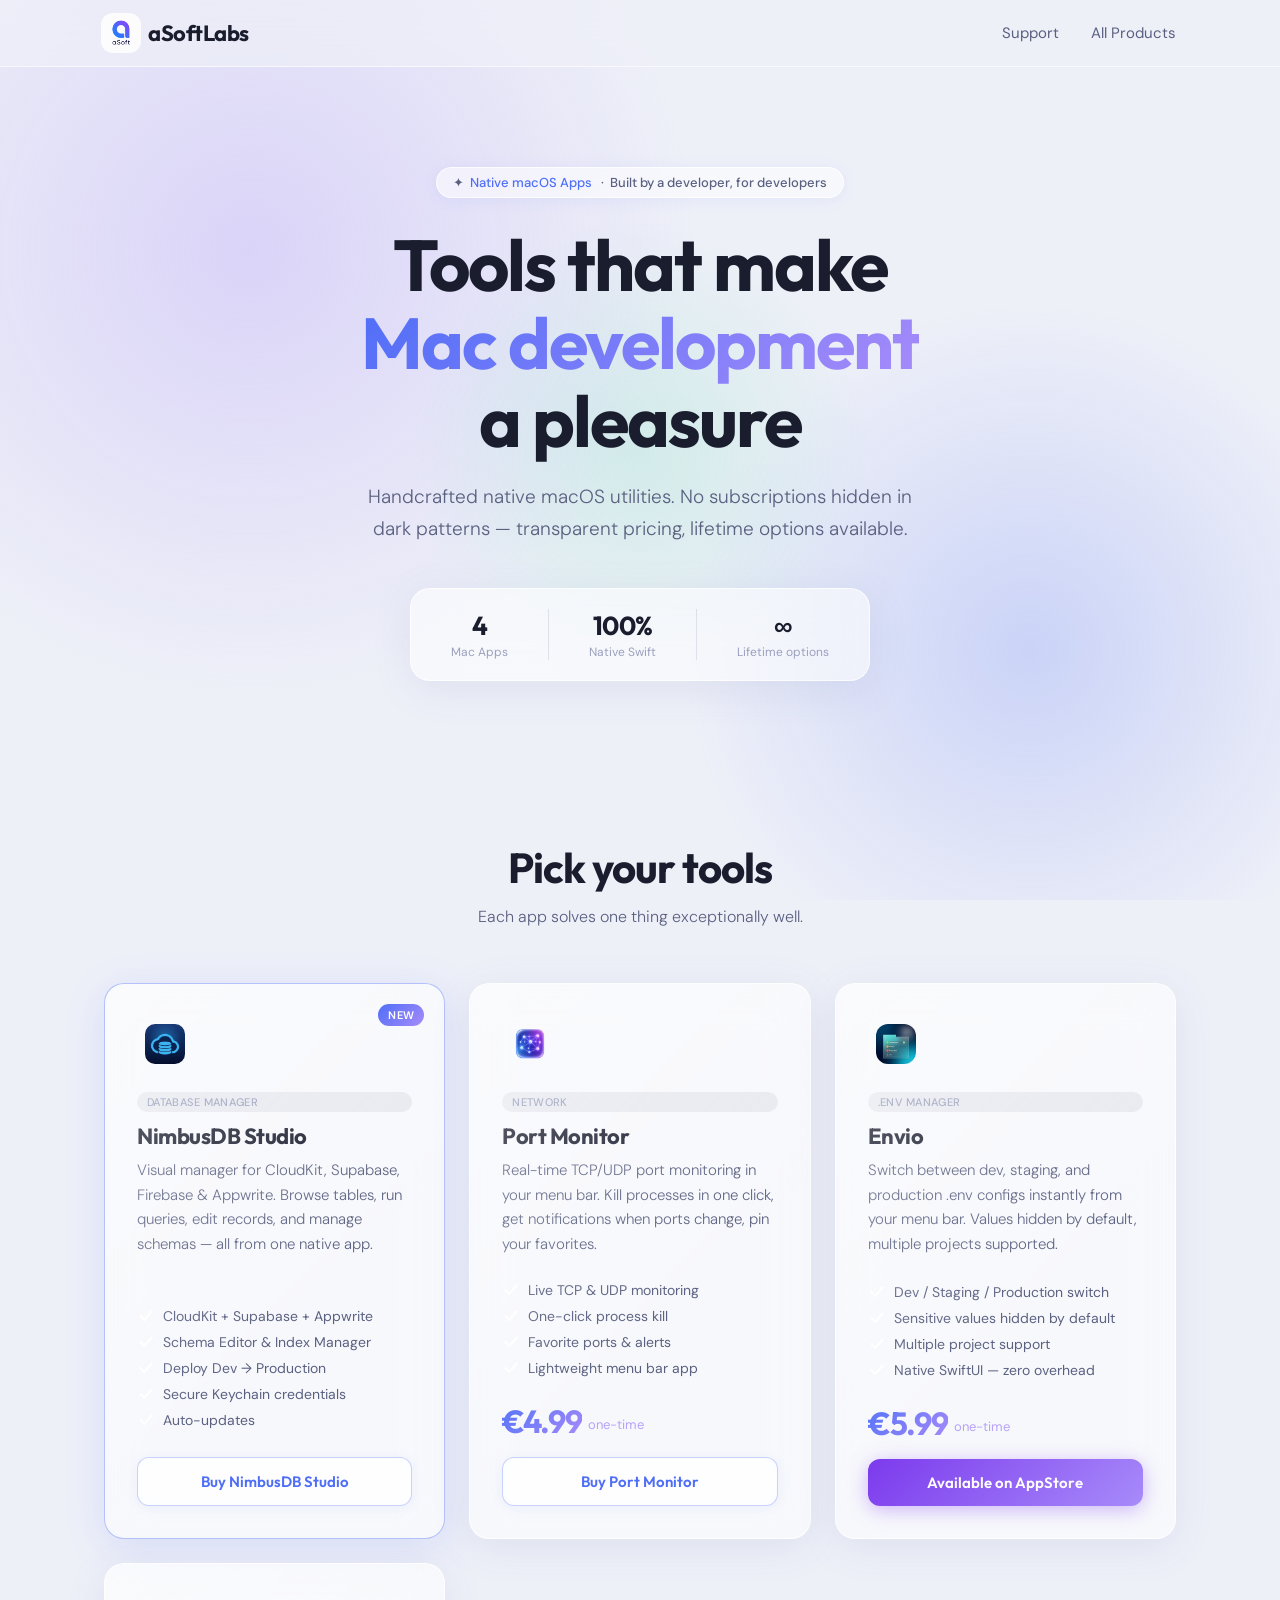
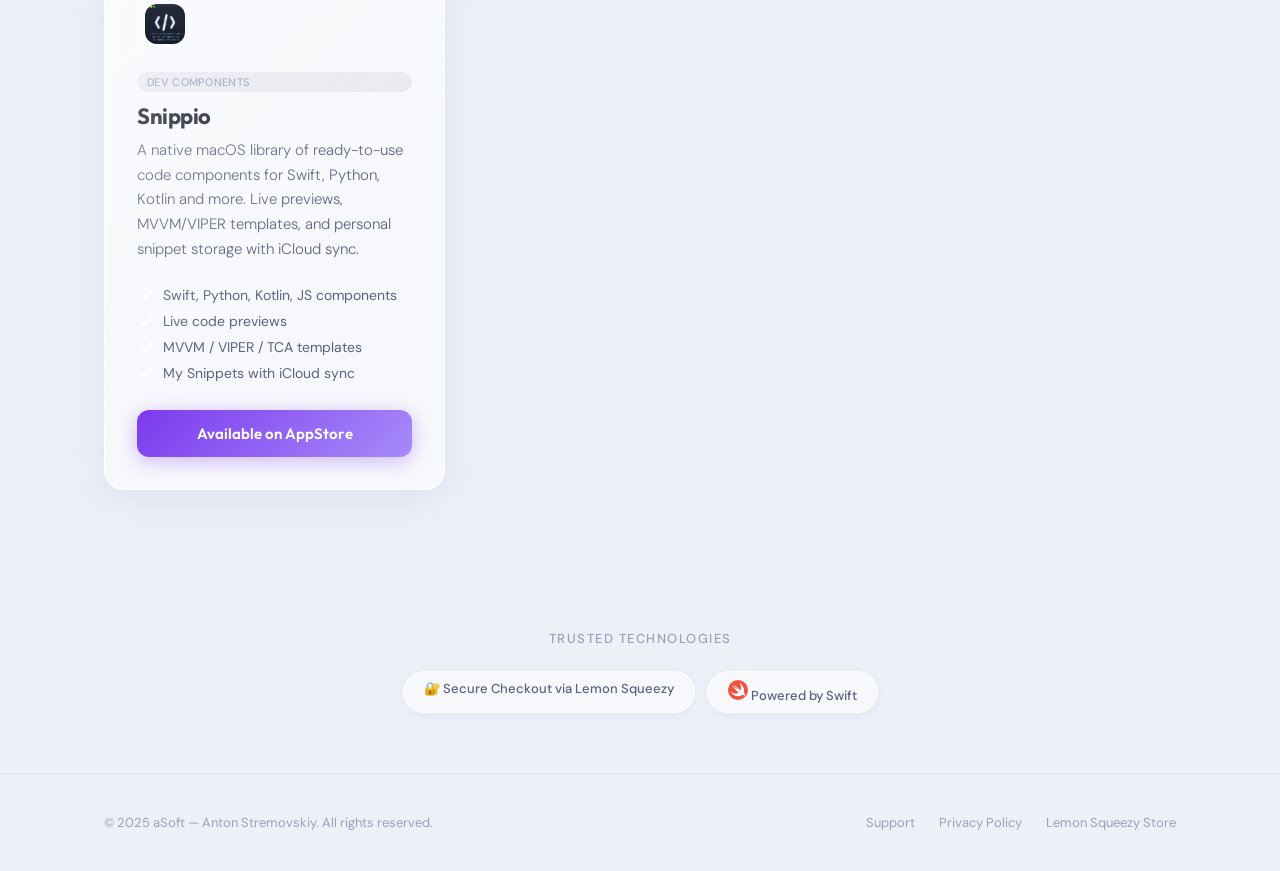
==== index.html @ ec408cc9 "Update index.html" ====
<!DOCTYPE html>
<html lang="en">
<head>
<meta charset="UTF-8">
<meta name="viewport" content="width=device-width, initial-scale=1.0">
<title>aSoft — iOS / Mac Apps</title>
<link rel="preconnect" href="https://fonts.googleapis.com">
<link rel="preconnect" href="https://fonts.gstatic.com" crossorigin>
<link href="https://fonts.googleapis.com/css2?family=Outfit:wght@300;400;500;600;700&family=DM+Sans:ital,opsz,wght@0,9..40,300;0,9..40,400;0,9..40,500;1,9..40,300&display=swap" rel="stylesheet">
<script src="https://app.lemonsqueezy.com/js/lemon.js" defer></script>
<style>
  *, *::before, *::after { margin: 0; padding: 0; box-sizing: border-box; }

  :root {
    --glass-bg: rgba(255,255,255,0.55);
    --glass-border: rgba(255,255,255,0.75);
    --glass-shadow: 0 8px 40px rgba(80,100,160,0.10);
    --glass-blur: blur(22px);
    --accent: #4F6EF7;
    --accent2: #A78BFA;
    --accent3: #34D399;
    --text-primary: #1a1d2e;
    --text-secondary: #5a6080;
    --text-muted: #9aa0bc;
    --bg-main: #eef0f8;
    --card-hover-shadow: 0 16px 60px rgba(79,110,247,0.15);
    --radius: 20px;
    --radius-sm: 12px;
  }

  html { scroll-behavior: smooth; }

  body {
    font-family: 'DM Sans', system-ui, sans-serif;
    background: var(--bg-main);
    color: var(--text-primary);
    min-height: 100vh;
    overflow-x: hidden;
  }

  /* ─── BACKGROUND MESH ─── */
  .bg-mesh {
    position: fixed;
    inset: 0;
    z-index: 0;
    overflow: hidden;
    pointer-events: none;
  }
  .bg-mesh::before {
    content: '';
    position: absolute;
    width: 900px; height: 900px;
    top: -200px; left: -200px;
    background: radial-gradient(ellipse at center, rgba(167,139,250,0.28) 0%, transparent 70%);
    animation: floatA 18s ease-in-out infinite;
  }
  .bg-mesh::after {
    content: '';
    position: absolute;
    width: 700px; height: 700px;
    bottom: -100px; right: -100px;
    background: radial-gradient(ellipse at center, rgba(79,110,247,0.22) 0%, transparent 70%);
    animation: floatB 22s ease-in-out infinite;
  }
  .bg-blob3 {
    position: absolute;
    width: 500px; height: 500px;
    top: 50%; left: 50%;
    transform: translate(-50%, -50%);
    background: radial-gradient(ellipse at center, rgba(52,211,153,0.15) 0%, transparent 65%);
    animation: floatC 16s ease-in-out infinite;
  }
 .btn-buy.appstore {
  background: linear-gradient(135deg, #7c3aed, #a78bfa);
  color: #fff;
  box-shadow: 0 4px 20px rgba(124,58,237,0.35);
 }
.btn-buy.appstore:hover {
  transform: translateY(-2px);
  box-shadow: 0 8px 30px rgba(124,58,237,0.45);
  filter: brightness(1.08);
 }

  @keyframes floatA { 0%,100%{transform:translate(0,0) scale(1)} 50%{transform:translate(60px,40px) scale(1.05)} }
  @keyframes floatB { 0%,100%{transform:translate(0,0)} 50%{transform:translate(-40px,60px) scale(1.08)} }
  @keyframes floatC { 0%,100%{transform:translate(-50%,-50%) scale(1)} 50%{transform:translate(-47%,-53%) scale(1.1)} }

  /* ─── LAYOUT ─── */
  .wrap { position: relative; z-index: 1; max-width: 1120px; margin: 0 auto; padding: 0 24px; }

  /* ─── NAV ─── */
  nav {
    position: sticky; top: 0; z-index: 100;
    padding: 16px 0;
    background: rgba(238,240,248,0.7);
    backdrop-filter: blur(20px);
    -webkit-backdrop-filter: blur(20px);
    border-bottom: 1px solid rgba(255,255,255,0.6);
  }
  .nav-inner {
    display: flex; align-items: center; justify-content: space-between;
    max-width: 1120px; margin: 0 auto; padding: 0 24px;
  }
  .logo {
    font-family: 'Outfit', sans-serif;
    font-size: 22px; font-weight: 700;
    color: var(--text-primary);
    letter-spacing: -0.5px;
    text-decoration: none;
    display: flex; align-items: center; gap: 10px;
  }
  .logo-icon {
    width: 34px; height: 34px; border-radius: 10px;
    background: linear-gradient(135deg, var(--accent), var(--accent2));
    display: flex; align-items: center; justify-content: center;
    font-size: 16px; color: #fff;
  }
  .nav-links { display: flex; align-items: center; gap: 32px; }
  .nav-links a {
    text-decoration: none; color: var(--text-secondary);
    font-size: 15px; font-weight: 400;
    transition: color 0.2s;
  }
  .nav-links a:hover { color: var(--accent); }

  /* ─── HERO ─── */
  .hero {
    padding: 100px 0 80px;
    text-align: center;
  }
  .hero-badge {
    display: inline-flex; align-items: center; gap: 6px;
    background: var(--glass-bg);
    backdrop-filter: var(--glass-blur);
    -webkit-backdrop-filter: var(--glass-blur);
    border: 1px solid var(--glass-border);
    border-radius: 100px;
    padding: 6px 16px;
    font-size: 13px; font-weight: 500;
    color: var(--text-secondary);
    margin-bottom: 28px;
    box-shadow: 0 2px 16px rgba(79,110,247,0.08);
  }
  .hero-badge span { color: var(--accent); }
  .hero h1 {
    font-family: 'Outfit', sans-serif;
    font-size: clamp(40px, 6vw, 72px);
    font-weight: 700;
    line-height: 1.08;
    letter-spacing: -2px;
    color: var(--text-primary);
    margin-bottom: 22px;
  }
  .hero h1 em {
    font-style: normal;
    background: linear-gradient(135deg, var(--accent), var(--accent2));
    -webkit-background-clip: text;
    -webkit-text-fill-color: transparent;
    background-clip: text;
  }
  .hero p {
    font-size: 19px; font-weight: 300;
    color: var(--text-secondary);
    line-height: 1.65;
    max-width: 560px;
    margin: 0 auto 44px;
  }
  .hero-stats {
    display: inline-flex; gap: 40px;
    background: var(--glass-bg);
    backdrop-filter: var(--glass-blur);
    -webkit-backdrop-filter: var(--glass-blur);
    border: 1px solid var(--glass-border);
    border-radius: var(--radius);
    padding: 20px 40px;
    box-shadow: var(--glass-shadow);
  }
  .stat { text-align: center; }
  .stat-num {
    font-family: 'Outfit', sans-serif;
    font-size: 26px; font-weight: 700;
    color: var(--text-primary);
    letter-spacing: -0.5px;
  }
  .stat-label {
    font-size: 12px; font-weight: 400;
    color: var(--text-muted);
    margin-top: 2px;
  }
  .stat-sep {
    width: 1px;
    background: rgba(90,96,128,0.15);
    align-self: stretch;
  }

  /* ─── SECTION TITLE ─── */
  .section-head { text-align: center; margin-bottom: 56px; }
  .section-head h2 {
    font-family: 'Outfit', sans-serif;
    font-size: clamp(28px, 4vw, 42px);
    font-weight: 700;
    letter-spacing: -1px;
    color: var(--text-primary);
    margin-bottom: 12px;
  }
  .section-head p {
    font-size: 16px; color: var(--text-secondary);
    font-weight: 300;
  }

  /* ─── PRODUCTS GRID ─── */
  .products { padding: 80px 0; }
  .products-grid {
    display: grid;
    grid-template-columns: repeat(auto-fit, minmax(320px, 1fr));
    gap: 24px;
  }

  /* ─── PRODUCT CARD ─── */
  .card {
    background: var(--glass-bg);
    backdrop-filter: var(--glass-blur);
    -webkit-backdrop-filter: var(--glass-blur);
    border: 1px solid var(--glass-border);
    border-radius: var(--radius);
    padding: 32px;
    box-shadow: var(--glass-shadow);
    transition: transform 0.3s ease, box-shadow 0.3s ease;
    display: flex; flex-direction: column;
    position: relative;
    overflow: hidden;
  }
  .card::before {
    content: '';
    position: absolute;
    inset: 0;
    background: linear-gradient(135deg, rgba(255,255,255,0.35) 0%, rgba(255,255,255,0) 60%);
    pointer-events: none;
    border-radius: var(--radius);
  }
  .card:hover {
    transform: translateY(-6px);
    box-shadow: var(--card-hover-shadow);
    border-color: rgba(255,255,255,0.9);
  }
  .card.featured {
    border-color: rgba(79,110,247,0.4);
    box-shadow: 0 8px 40px rgba(79,110,247,0.15);
  }
  .featured-badge {
    position: absolute; top: 20px; right: 20px;
    background: linear-gradient(135deg, var(--accent), var(--accent2));
    color: #fff;
    font-size: 11px; font-weight: 600;
    padding: 4px 10px;
    border-radius: 100px;
    letter-spacing: 0.3px;
    text-transform: uppercase;
  }

  .card-icon {
    width: 56px; height: 56px;
    border-radius: 16px;
    display: flex; align-items: center; justify-content: center;
    font-size: 28px;
    margin-bottom: 20px;
    position: relative;
    flex-shrink: 0;
  }
  .card-icon.blue { background: linear-gradient(135deg, #dbeafe, #bfdbfe); }
  .card-icon.purple { background: linear-gradient(135deg, #ede9fe, #ddd6fe); }
  .card-icon.green { background: linear-gradient(135deg, #d1fae5, #a7f3d0); }

  .card-tag {
    display: inline-block;
    font-size: 11px; font-weight: 500;
    color: var(--text-muted);
    background: rgba(90,96,128,0.1);
    border-radius: 100px;
    padding: 3px 10px;
    margin-bottom: 10px;
    letter-spacing: 0.3px;
    text-transform: uppercase;
  }
  .card h3 {
    font-family: 'Outfit', sans-serif;
    font-size: 22px; font-weight: 700;
    color: var(--text-primary);
    letter-spacing: -0.5px;
    margin-bottom: 8px;
  }
  .card-desc {
    font-size: 15px; font-weight: 300;
    color: var(--text-secondary);
    line-height: 1.65;
    flex: 1;
    margin-bottom: 24px;
  }

  /* features list */
  .features {
    list-style: none;
    margin-bottom: 28px;
    display: flex; flex-direction: column; gap: 8px;
  }
  .features li {
    font-size: 14px; color: var(--text-secondary);
    display: flex; align-items: center; gap: 8px;
  }
  .features li::before {
    content: '';
    width: 18px; height: 18px;
    border-radius: 50%;
    background: linear-gradient(135deg, var(--accent), var(--accent2));
    flex-shrink: 0;
    display: flex; align-items: center; justify-content: center;
    background-image: url("data:image/svg+xml,%3Csvg xmlns='http://www.w3.org/2000/svg' viewBox='0 0 16 16' fill='none'%3E%3Cpath d='M3 8l3.5 3.5L13 4' stroke='white' stroke-width='1.8' stroke-linecap='round' stroke-linejoin='round'/%3E%3C/svg%3E");
    background-size: cover;
  }

  /* pricing row */
  .card-pricing {
    display: flex; align-items: flex-end; gap: 6px;
    margin-bottom: 20px;
  }
  .price-main {
    font-family: 'Outfit', sans-serif;
    font-size: 32px; font-weight: 700;
    background: linear-gradient(135deg, var(--accent), var(--accent2));
    -webkit-background-clip: text;
    -webkit-text-fill-color: transparent;
    background-clip: text;
    letter-spacing: -1px;
    line-height: 1;
  }
  .price-period {
    font-size: 13px;
    color: var(--accent2);
    opacity: 0.8;
    margin-bottom: 4px;
  }
  .price-plans {
    display: flex; gap: 8px; flex-wrap: wrap;
    margin-bottom: 20px;
  }
  .price-pill {
    font-size: 12px; font-weight: 500;
    padding: 4px 12px;
    border-radius: 100px;
    cursor: pointer;
    transition: all 0.2s;
    border: 1px solid transparent;
  }
  .price-pill.monthly { background: rgba(79,110,247,0.12); color: var(--accent); border-color: rgba(79,110,247,0.25); }
  .price-pill.annual  { background: rgba(167,139,250,0.12); color: #7c5ccf; border-color: rgba(167,139,250,0.3); }
  .price-pill.lifetime{ background: rgba(52,211,153,0.12); color: #059669; border-color: rgba(52,211,153,0.3); }
  .price-pill:hover { transform: scale(1.04); filter: brightness(0.95); }

  /* CTA button */
  .btn-buy {
    display: block; width: 100%;
    text-align: center;
    padding: 14px 24px;
    border-radius: var(--radius-sm);
    font-family: 'Outfit', sans-serif;
    font-size: 15px; font-weight: 600;
    text-decoration: none;
    cursor: pointer;
    transition: all 0.25s ease;
    border: none;
    position: relative;
    overflow: hidden;
  }
  .btn-buy.primary {
    background: linear-gradient(135deg, var(--accent) 0%, var(--accent2) 100%);
    color: #fff;
    box-shadow: 0 4px 20px rgba(79,110,247,0.35);
  }
  .btn-buy.primary:hover {
    transform: translateY(-2px);
    box-shadow: 0 8px 30px rgba(79,110,247,0.45);
    filter: brightness(1.05);
  }
  .btn-buy.glass {
    background: rgba(255,255,255,0.6);
    backdrop-filter: blur(10px);
    -webkit-backdrop-filter: blur(10px);
    color: var(--accent);
    border: 1px solid rgba(79,110,247,0.3);
    box-shadow: 0 2px 12px rgba(79,110,247,0.08);
  }
  .btn-buy.glass:hover {
    background: rgba(255,255,255,0.8);
    transform: translateY(-2px);
    box-shadow: 0 6px 24px rgba(79,110,247,0.14);
  }
  .btn-buy.dark {
    background: var(--text-primary);
    color: #fff;
    box-shadow: 0 4px 20px rgba(26,29,46,0.2);
  }
  .btn-buy.dark:hover {
    transform: translateY(-2px);
    box-shadow: 0 8px 30px rgba(26,29,46,0.3);
  }

  /* ─── TRUSTED SECTION ─── */
  .trusted {
    padding: 60px 0;
    text-align: center;
  }
  .trusted p {
    font-size: 13px; color: var(--text-muted);
    text-transform: uppercase;
    letter-spacing: 1.5px;
    font-weight: 500;
    margin-bottom: 24px;
  }
  .trust-chips {
    display: flex; justify-content: center;
    flex-wrap: wrap; gap: 12px;
  }
  .trust-chip {
    background: var(--glass-bg);
    backdrop-filter: var(--glass-blur);
    -webkit-backdrop-filter: var(--glass-blur);
    border: 1px solid var(--glass-border);
    border-radius: 100px;
    padding: 8px 20px;
    font-size: 13px; font-weight: 500;
    color: var(--text-secondary);
    box-shadow: 0 2px 10px rgba(80,100,160,0.07);
  }

  /* ─── FOOTER ─── */
  footer {
    padding: 40px 0;
    border-top: 1px solid rgba(90,96,128,0.12);
  }
  .footer-inner {
    display: flex; align-items: center; justify-content: space-between;
    flex-wrap: wrap; gap: 16px;
  }
  .footer-inner p {
    font-size: 13px; color: var(--text-muted);
  }
  .footer-links { display: flex; gap: 24px; }
  .footer-links a {
    font-size: 13px; color: var(--text-muted);
    text-decoration: none; transition: color 0.2s;
  }
  .footer-links a:hover { color: var(--accent); }

  /* ─── ANIMATIONS ─── */
  @keyframes fadeUp {
    from { opacity: 0; transform: translateY(30px); }
    to   { opacity: 1; transform: translateY(0); }
  }
  .card { animation: fadeUp 0.6s ease both; }
  .card:nth-child(1) { animation-delay: 0.1s; }
  .card:nth-child(2) { animation-delay: 0.2s; }
  .card:nth-child(3) { animation-delay: 0.3s; }

  /* ─── RESPONSIVE ─── */
  @media (max-width: 680px) {
    .hero h1 { letter-spacing: -1px; }
    .hero-stats { gap: 20px; padding: 16px 24px; }
    .nav-links { display: none; }
    .footer-inner { flex-direction: column; align-items: flex-start; }
  }
</style>
</head>
<body>

<div class="bg-mesh"><div class="bg-blob3"></div></div>

<!-- NAV -->
<nav>
  <div class="nav-inner">
    <a href="#" class="logo">
      <div class="logo-icon"><img src="AppDevLogo.png" width="40" height="40" style="border-radius:12px"></div>
      aSoftLabs
    </a>
    <div class="nav-links">
      <a href="mailto:info@aosftlabs.app">Support</a>
      <a href="https://asoft-dev.lemonsqueezy.com" target="_blank">All Products</a>
    </div>
  </div>
</nav>

<!-- HERO -->
<section class="hero">
  <div class="wrap">
    <div class="hero-badge">
      ✦ <span>Native macOS Apps</span> &nbsp;·&nbsp; Built by a developer, for developers
    </div>
    <h1>Tools that make<br><em>Mac development</em><br>a pleasure</h1>
    <p>Handcrafted native macOS utilities. No subscriptions hidden in dark patterns — transparent pricing, lifetime options available.</p>
    <div class="hero-stats">
      <div class="stat">
        <div class="stat-num">4</div>
        <div class="stat-label">Mac Apps</div>
      </div>
      <div class="stat-sep"></div>
      <div class="stat">
        <div class="stat-num">100%</div>
        <div class="stat-label">Native Swift</div>
      </div>
      <div class="stat-sep"></div>
      <div class="stat">
        <div class="stat-num">∞</div>
        <div class="stat-label">Lifetime options</div>
      </div>
    </div>
  </div>
</section>

<!-- PRODUCTS -->
<section class="products" id="products">
  <div class="wrap">
    <div class="section-head">
      <h2>Pick your tools</h2>
      <p>Each app solves one thing exceptionally well.</p>
    </div>

    <div class="products-grid">

      <!-- NimbusDB Studio -->
      <div class="card featured">
        <div class="featured-badge">New</div>
        <div class="card-icon clear"><img src="nimbus.png" width="40" height="40" style="border-radius:10px"></div>
        <span class="card-tag">Database Manager</span>
        <h3>NimbusDB Studio</h3>
        <p class="card-desc">Visual manager for CloudKit, Supabase, Firebase &amp; Appwrite. Browse tables, run queries, edit records, and manage schemas — all from one native app.</p>
        <ul class="features">
          <li>CloudKit + Supabase + Appwrite</li>
          <li>Schema Editor &amp; Index Manager</li>
          <li>Deploy Dev → Production</li>
          <li>Secure Keychain credentials</li>
          <li>Auto-updates</li>
        </ul>
       <a href="https://asoft-dev.lemonsqueezy.com/checkout/buy/39c97a0c-99d6-4914-9341-94ed2a37c4c6?embed=1" class="btn-buy glass lemonsqueezy-button">Buy NimbusDB Studio</a>
      </div>

      <!-- Port Monitor -->
      <div class="card">
        <div class="card-icon clear"><img src="portmonitor.png" width="40" height="40" style="border-radius:12px"></div>
        <span class="card-tag">Network</span>
        <h3>Port Monitor</h3>
        <p class="card-desc">Real-time TCP/UDP port monitoring in your menu bar. Kill processes in one click, get notifications when ports change, pin your favorites.</p>
        <ul class="features">
          <li>Live TCP &amp; UDP monitoring</li>
          <li>One-click process kill</li>
          <li>Favorite ports &amp; alerts</li>
          <li>Lightweight menu bar app</li>
        </ul>
        <div class="card-pricing">
          <span class="price-main">€4.99</span>
          <span class="price-period">one-time</span>
        </div>
         <a href="https://asoft-dev.lemonsqueezy.com/checkout/buy/65cd478d-81a7-4203-9247-4bb9100a7a31?embed=1&discount=0" class="btn-buy glass lemonsqueezy-button">Buy Port Monitor</a>
      </div>

      <!-- Envio -->
      <div class="card">
        <div class="card-icon clear"><img src="envio.png" width="40" height="40" style="border-radius:12px"></div>
        <span class="card-tag">.env Manager</span>
        <h3>Envio</h3>
        <p class="card-desc">Switch between dev, staging, and production .env configs instantly from your menu bar. Values hidden by default, multiple projects supported.</p>
        <ul class="features">
          <li>Dev / Staging / Production switch</li>
          <li>Sensitive values hidden by default</li>
          <li>Multiple project support</li>
          <li>Native SwiftUI — zero overhead</li>
        </ul>
        <div class="card-pricing">
          <span class="price-main">€5.99</span>
          <span class="price-period">one-time</span>
        </div>
        <a href="https://apps.apple.com/de/app/envio-env-manager/id6768711101?l=en-GB&mt=12" class="btn-buy appstore">Available on AppStore</a>
      </div>

      <!-- Snippio -->
      <div class="card">
        <div class="card-icon clear"><img src="snippio.png" width="40" height="40" style="border-radius:12px"></div>
        <span class="card-tag">Dev Components</span>
        <h3>Snippio</h3>
        <p class="card-desc">A native macOS library of ready-to-use code components for Swift, Python, Kotlin and more. Live previews, MVVM/VIPER templates, and personal snippet storage with iCloud sync.</p>
        <ul class="features">
           <li>Swift, Python, Kotlin, JS components</li>
           <li>Live code previews</li>
           <li>MVVM / VIPER / TCA templates</li>
           <li>My Snippets with iCloud sync</li>
        </ul>
        <a href="https://apps.apple.com/de/app/snippio-dev-components/id6767014501?l=en-GB&mt=12" class="btn-buy appstore">Available on AppStore</a>
      </div>

    </div>
  </div>
</section>

<!-- TRUST -->
<section class="trusted">
  <div class="wrap">
    <p>Trusted technologies</p>
    <div class="trust-chips">
      <span class="trust-chip">🔐 Secure Checkout via Lemon Squeezy</span>
      <span class="trust-chip"><img src="swift.svg" width="20" height="20" style="border-radius:12px"> Powered by Swift</span>
    </div>
  </div>
</section>

<!-- FOOTER -->
<footer>
  <div class="wrap">
    <div class="footer-inner">
      <p>© 2025 aSoft — Anton Stremovskiy. All rights reserved.</p>
      <div class="footer-links">
        <a href="mailto:info@asoftlabs.app">Support</a>
        <a href="#">Privacy Policy</a>
        <a href="https://asoft-dev.lemonsqueezy.com" target="_blank">Lemon Squeezy Store</a>
      </div>
    </div>
  </div>
</footer>

</body>
</html>
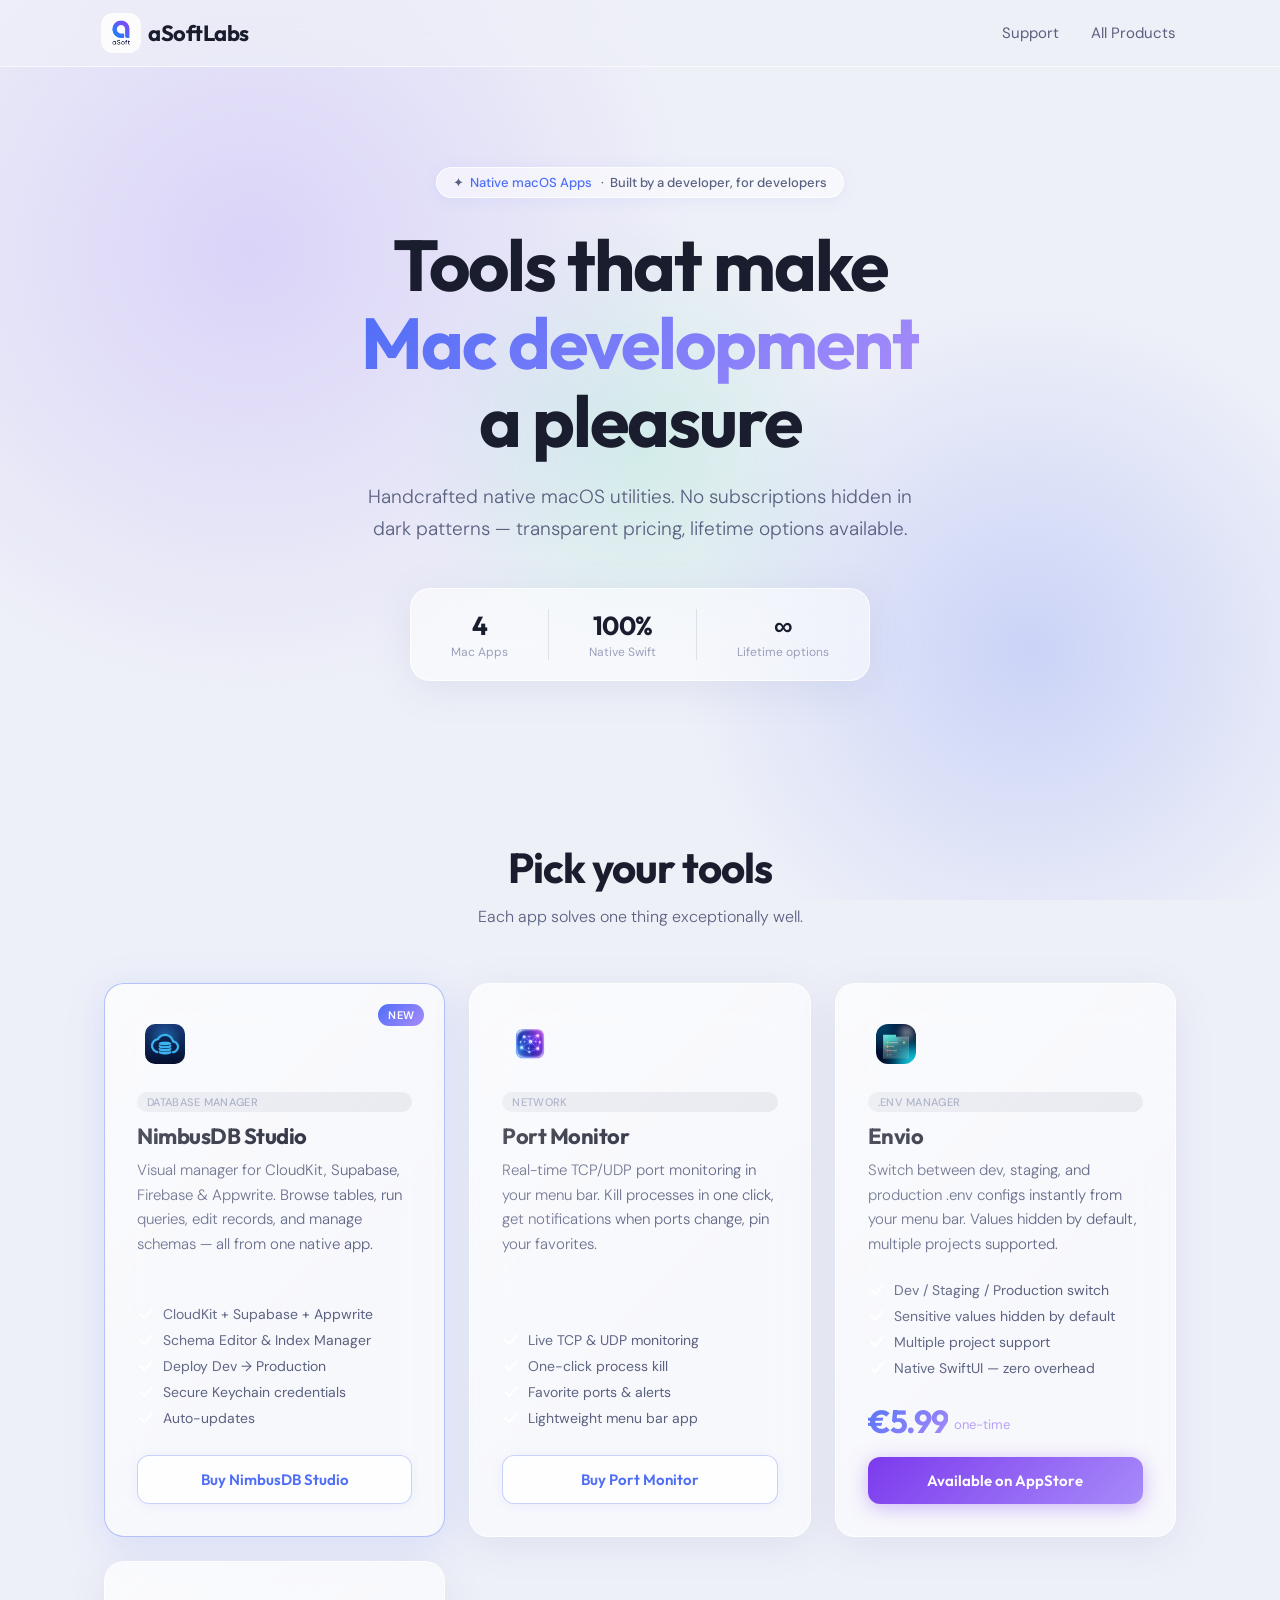
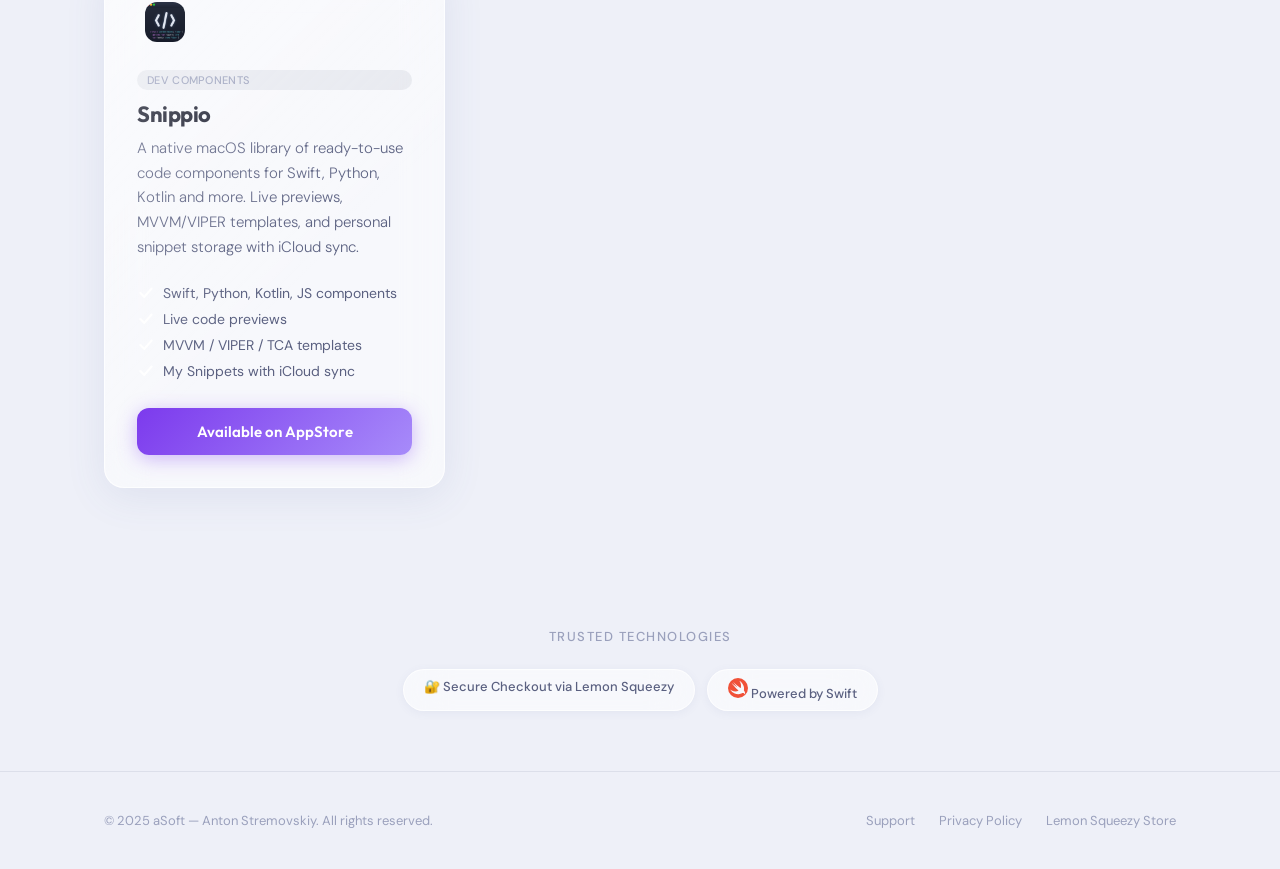
==== commit 7a3a94d9: "Update index.html" ====
--- a/index.html
+++ b/index.html
@@ -38,7 +38,6 @@
     overflow-x: hidden;
   }
 
-  /* ─── BACKGROUND MESH ─── */
   .bg-mesh {
     position: fixed;
     inset: 0;
@@ -70,25 +69,23 @@
     background: radial-gradient(ellipse at center, rgba(52,211,153,0.15) 0%, transparent 65%);
     animation: floatC 16s ease-in-out infinite;
   }
- .btn-buy.appstore {
-  background: linear-gradient(135deg, #7c3aed, #a78bfa);
-  color: #fff;
-  box-shadow: 0 4px 20px rgba(124,58,237,0.35);
- }
-.btn-buy.appstore:hover {
-  transform: translateY(-2px);
-  box-shadow: 0 8px 30px rgba(124,58,237,0.45);
-  filter: brightness(1.08);
- }
+  .btn-buy.appstore {
+    background: linear-gradient(135deg, #7c3aed, #a78bfa);
+    color: #fff;
+    box-shadow: 0 4px 20px rgba(124,58,237,0.35);
+  }
+  .btn-buy.appstore:hover {
+    transform: translateY(-2px);
+    box-shadow: 0 8px 30px rgba(124,58,237,0.45);
+    filter: brightness(1.08);
+  }
 
   @keyframes floatA { 0%,100%{transform:translate(0,0) scale(1)} 50%{transform:translate(60px,40px) scale(1.05)} }
   @keyframes floatB { 0%,100%{transform:translate(0,0)} 50%{transform:translate(-40px,60px) scale(1.08)} }
   @keyframes floatC { 0%,100%{transform:translate(-50%,-50%) scale(1)} 50%{transform:translate(-47%,-53%) scale(1.1)} }
 
-  /* ─── LAYOUT ─── */
   .wrap { position: relative; z-index: 1; max-width: 1120px; margin: 0 auto; padding: 0 24px; }
 
-  /* ─── NAV ─── */
   nav {
     position: sticky; top: 0; z-index: 100;
     padding: 16px 0;
@@ -123,7 +120,6 @@
   }
   .nav-links a:hover { color: var(--accent); }
 
-  /* ─── HERO ─── */
   .hero {
     padding: 100px 0 80px;
     text-align: center;
@@ -193,7 +189,6 @@
     align-self: stretch;
   }
 
-  /* ─── SECTION TITLE ─── */
   .section-head { text-align: center; margin-bottom: 56px; }
   .section-head h2 {
     font-family: 'Outfit', sans-serif;
@@ -208,7 +203,6 @@
     font-weight: 300;
   }
 
-  /* ─── PRODUCTS GRID ─── */
   .products { padding: 80px 0; }
   .products-grid {
     display: grid;
@@ -216,7 +210,6 @@
     gap: 24px;
   }
 
-  /* ─── PRODUCT CARD ─── */
   .card {
     background: var(--glass-bg);
     backdrop-filter: var(--glass-blur);
@@ -297,7 +290,6 @@
     margin-bottom: 24px;
   }
 
-  /* features list */
   .features {
     list-style: none;
     margin-bottom: 28px;
@@ -318,7 +310,6 @@
     background-size: cover;
   }
 
-  /* pricing row */
   .card-pricing {
     display: flex; align-items: flex-end; gap: 6px;
     margin-bottom: 20px;
@@ -356,7 +347,6 @@
   .price-pill.lifetime{ background: rgba(52,211,153,0.12); color: #059669; border-color: rgba(52,211,153,0.3); }
   .price-pill:hover { transform: scale(1.04); filter: brightness(0.95); }
 
-  /* CTA button */
   .btn-buy {
     display: block; width: 100%;
     text-align: center;
@@ -404,7 +394,6 @@
     box-shadow: 0 8px 30px rgba(26,29,46,0.3);
   }
 
-  /* ─── TRUSTED SECTION ─── */
   .trusted {
     padding: 60px 0;
     text-align: center;
@@ -432,7 +421,6 @@
     box-shadow: 0 2px 10px rgba(80,100,160,0.07);
   }
 
-  /* ─── FOOTER ─── */
   footer {
     padding: 40px 0;
     border-top: 1px solid rgba(90,96,128,0.12);
@@ -451,7 +439,6 @@
   }
   .footer-links a:hover { color: var(--accent); }
 
-  /* ─── ANIMATIONS ─── */
   @keyframes fadeUp {
     from { opacity: 0; transform: translateY(30px); }
     to   { opacity: 1; transform: translateY(0); }
@@ -461,7 +448,6 @@
   .card:nth-child(2) { animation-delay: 0.2s; }
   .card:nth-child(3) { animation-delay: 0.3s; }
 
-  /* ─── RESPONSIVE ─── */
   @media (max-width: 680px) {
     .hero h1 { letter-spacing: -1px; }
     .hero-stats { gap: 20px; padding: 16px 24px; }
@@ -526,7 +512,7 @@
     <div class="products-grid">
 
       <!-- NimbusDB Studio -->
-      <div class="card featured">
+      <div class="card featured" data-ls-id="1085582">
         <div class="featured-badge">New</div>
         <div class="card-icon clear"><img src="nimbus.png" width="40" height="40" style="border-radius:10px"></div>
         <span class="card-tag">Database Manager</span>
@@ -539,11 +525,15 @@
           <li>Secure Keychain credentials</li>
           <li>Auto-updates</li>
         </ul>
-       <a href="https://asoft-dev.lemonsqueezy.com/checkout/buy/39c97a0c-99d6-4914-9341-94ed2a37c4c6?embed=1" class="btn-buy glass lemonsqueezy-button">Buy NimbusDB Studio</a>
+        <div class="card-pricing" id="price-1085582" style="display:none">
+          <span class="price-main" id="price-main-1085582"></span>
+          <span class="price-period">from</span>
+        </div>
+        <a href="https://asoft-dev.lemonsqueezy.com/checkout/buy/39c97a0c-99d6-4914-9341-94ed2a37c4c6?embed=1" class="btn-buy glass lemonsqueezy-button">Buy NimbusDB Studio</a>
       </div>
 
       <!-- Port Monitor -->
-      <div class="card">
+      <div class="card" data-ls-id="1038716">
         <div class="card-icon clear"><img src="portmonitor.png" width="40" height="40" style="border-radius:12px"></div>
         <span class="card-tag">Network</span>
         <h3>Port Monitor</h3>
@@ -554,11 +544,11 @@
           <li>Favorite ports &amp; alerts</li>
           <li>Lightweight menu bar app</li>
         </ul>
-        <div class="card-pricing">
-          <span class="price-main">€4.99</span>
+        <div class="card-pricing" id="price-1038716" style="display:none">
+          <span class="price-main" id="price-main-1038716"></span>
           <span class="price-period">one-time</span>
         </div>
-         <a href="https://asoft-dev.lemonsqueezy.com/checkout/buy/65cd478d-81a7-4203-9247-4bb9100a7a31?embed=1&discount=0" class="btn-buy glass lemonsqueezy-button">Buy Port Monitor</a>
+        <a href="https://asoft-dev.lemonsqueezy.com/checkout/buy/65cd478d-81a7-4203-9247-4bb9100a7a31?embed=1&discount=0" class="btn-buy glass lemonsqueezy-button">Buy Port Monitor</a>
       </div>
 
       <!-- Envio -->
@@ -624,5 +614,30 @@
   </div>
 </footer>
 
+<script>
+  const WORKER_URL = "https://asoftlabs.perlik.workers.dev/";
+
+  async function loadPrices() {
+    try {
+      const res = await fetch(WORKER_URL);
+      if (!res.ok) return;
+      const json = await res.json();
+
+      json.data.forEach((product) => {
+        const priceBlock = document.getElementById("price-" + product.id);
+        const priceMain = document.getElementById("price-main-" + product.id);
+        if (priceBlock && priceMain) {
+          priceMain.textContent = product.price_formatted;
+          priceBlock.style.display = "flex";
+        }
+      });
+    } catch (e) {
+      // тихо игнорируем — цены просто не покажутся
+    }
+  }
+
+  loadPrices();
+</script>
+
 </body>
 </html>
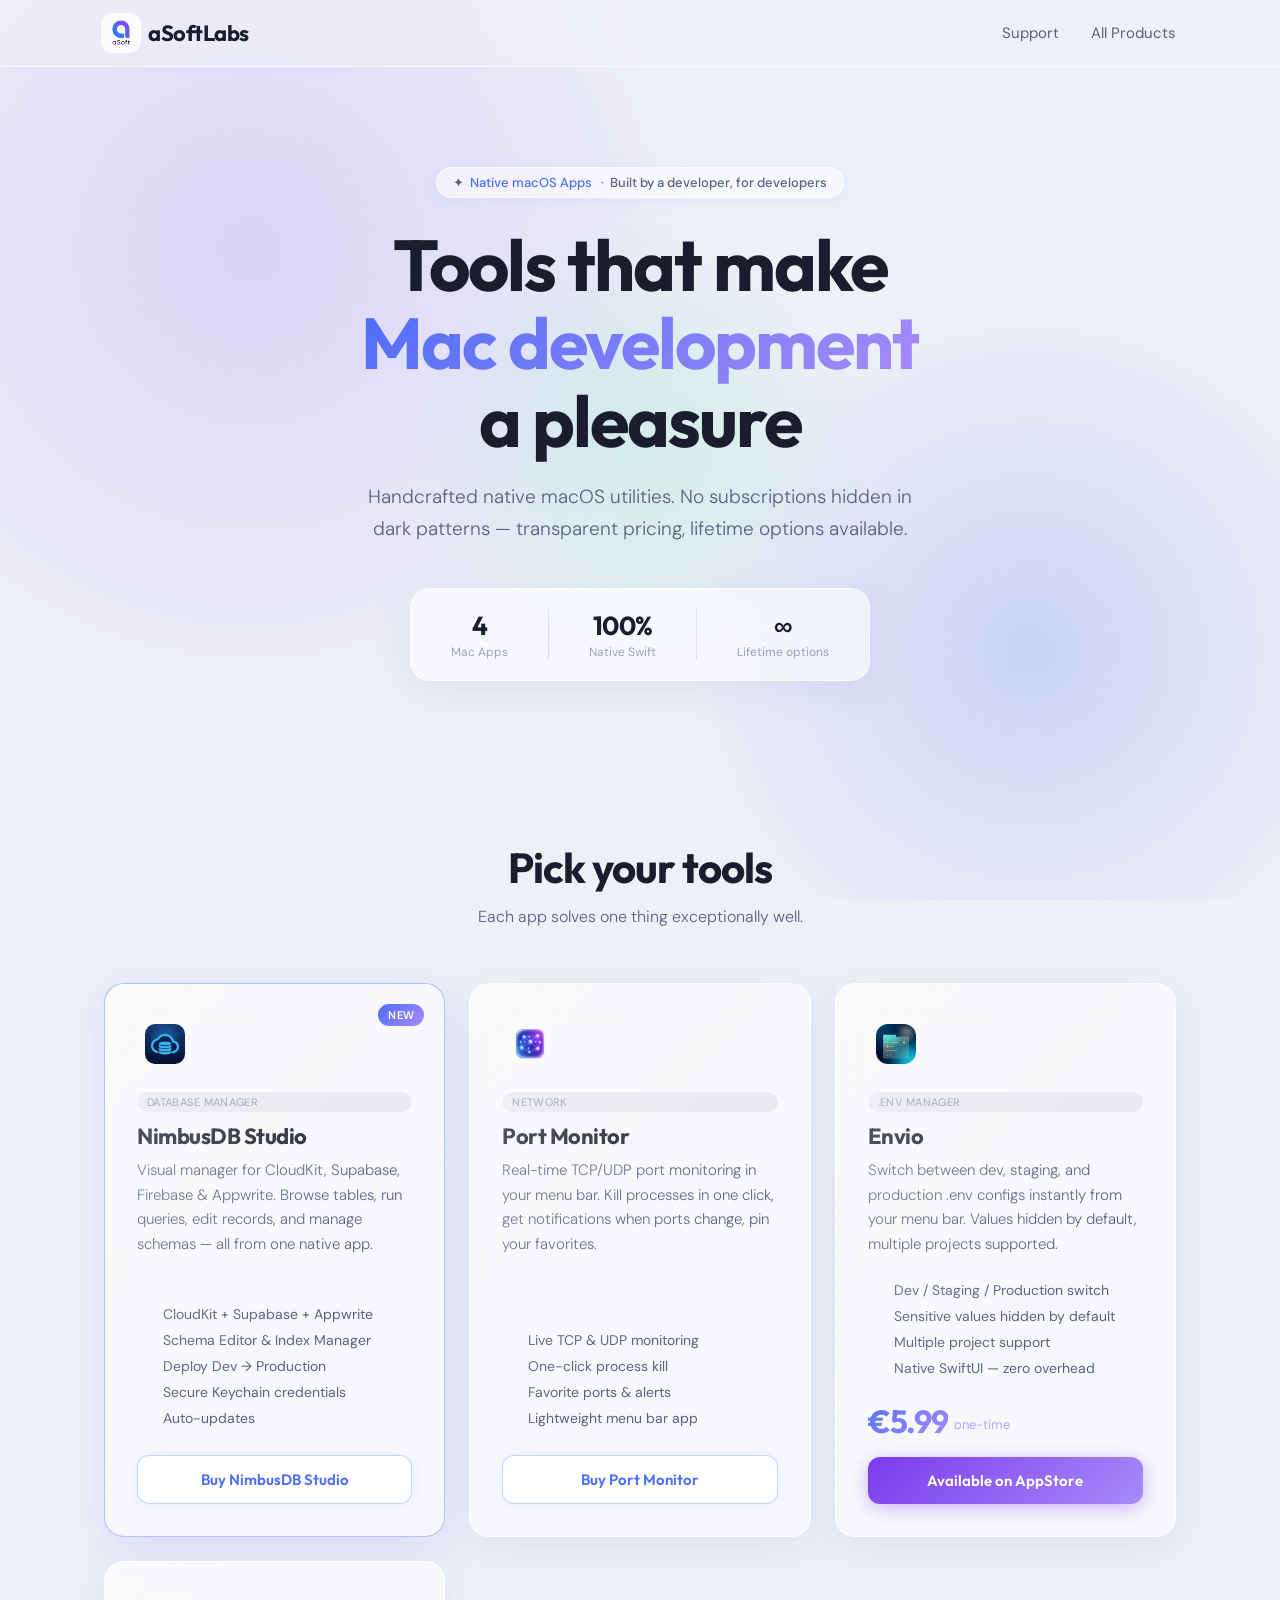
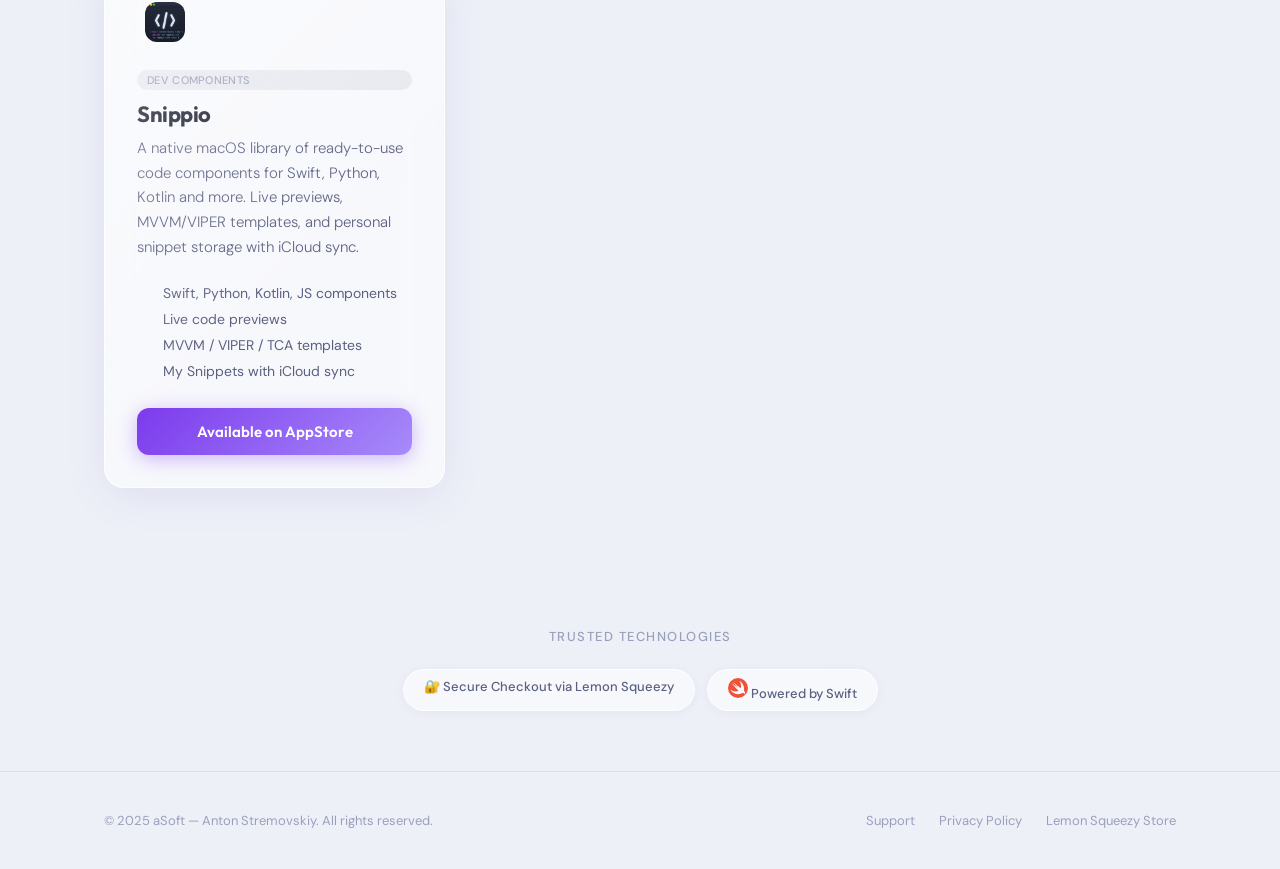
==== commit 791cb3b9: "Refactor background styling for features list items Updated the background property of the list item" ====
--- a/index.html
+++ b/index.html
@@ -299,16 +299,17 @@
     font-size: 14px; color: var(--text-secondary);
     display: flex; align-items: center; gap: 8px;
   }
-  .features li::before {
-    content: '';
-    width: 18px; height: 18px;
-    border-radius: 50%;
-    background: linear-gradient(135deg, var(--accent), var(--accent2));
-    flex-shrink: 0;
-    display: flex; align-items: center; justify-content: center;
-    background-image: url("data:image/svg+xml,%3Csvg xmlns='http://www.w3.org/2000/svg' viewBox='0 0 16 16' fill='none'%3E%3Cpath d='M3 8l3.5 3.5L13 4' stroke='white' stroke-width='1.8' stroke-linecap='round' stroke-linejoin='round'/%3E%3C/svg%3E");
-    background-size: cover;
-  }
+ 
+ .features li::before {
+   content: '';
+   width: 18px; height: 18px;
+   border-radius: 50%;
+   background: 
+     linear-gradient(135deg, var(--accent), var(--accent2)) 
+     url("data:image/svg+xml,%3Csvg xmlns='http://www.w3.org/2000/svg' viewBox='0 0 16 16' fill='none'%3E%3Cpath d='M3 8l3.5 3.5L13 4' stroke='white' stroke-width='1.8' stroke-linecap='round' stroke-linejoin='round'/%3E%3C/svg%3E") 
+     center / 14px no-repeat;
+   flex-shrink: 0;
+ }
 
   .card-pricing {
     display: flex; align-items: flex-end; gap: 6px;
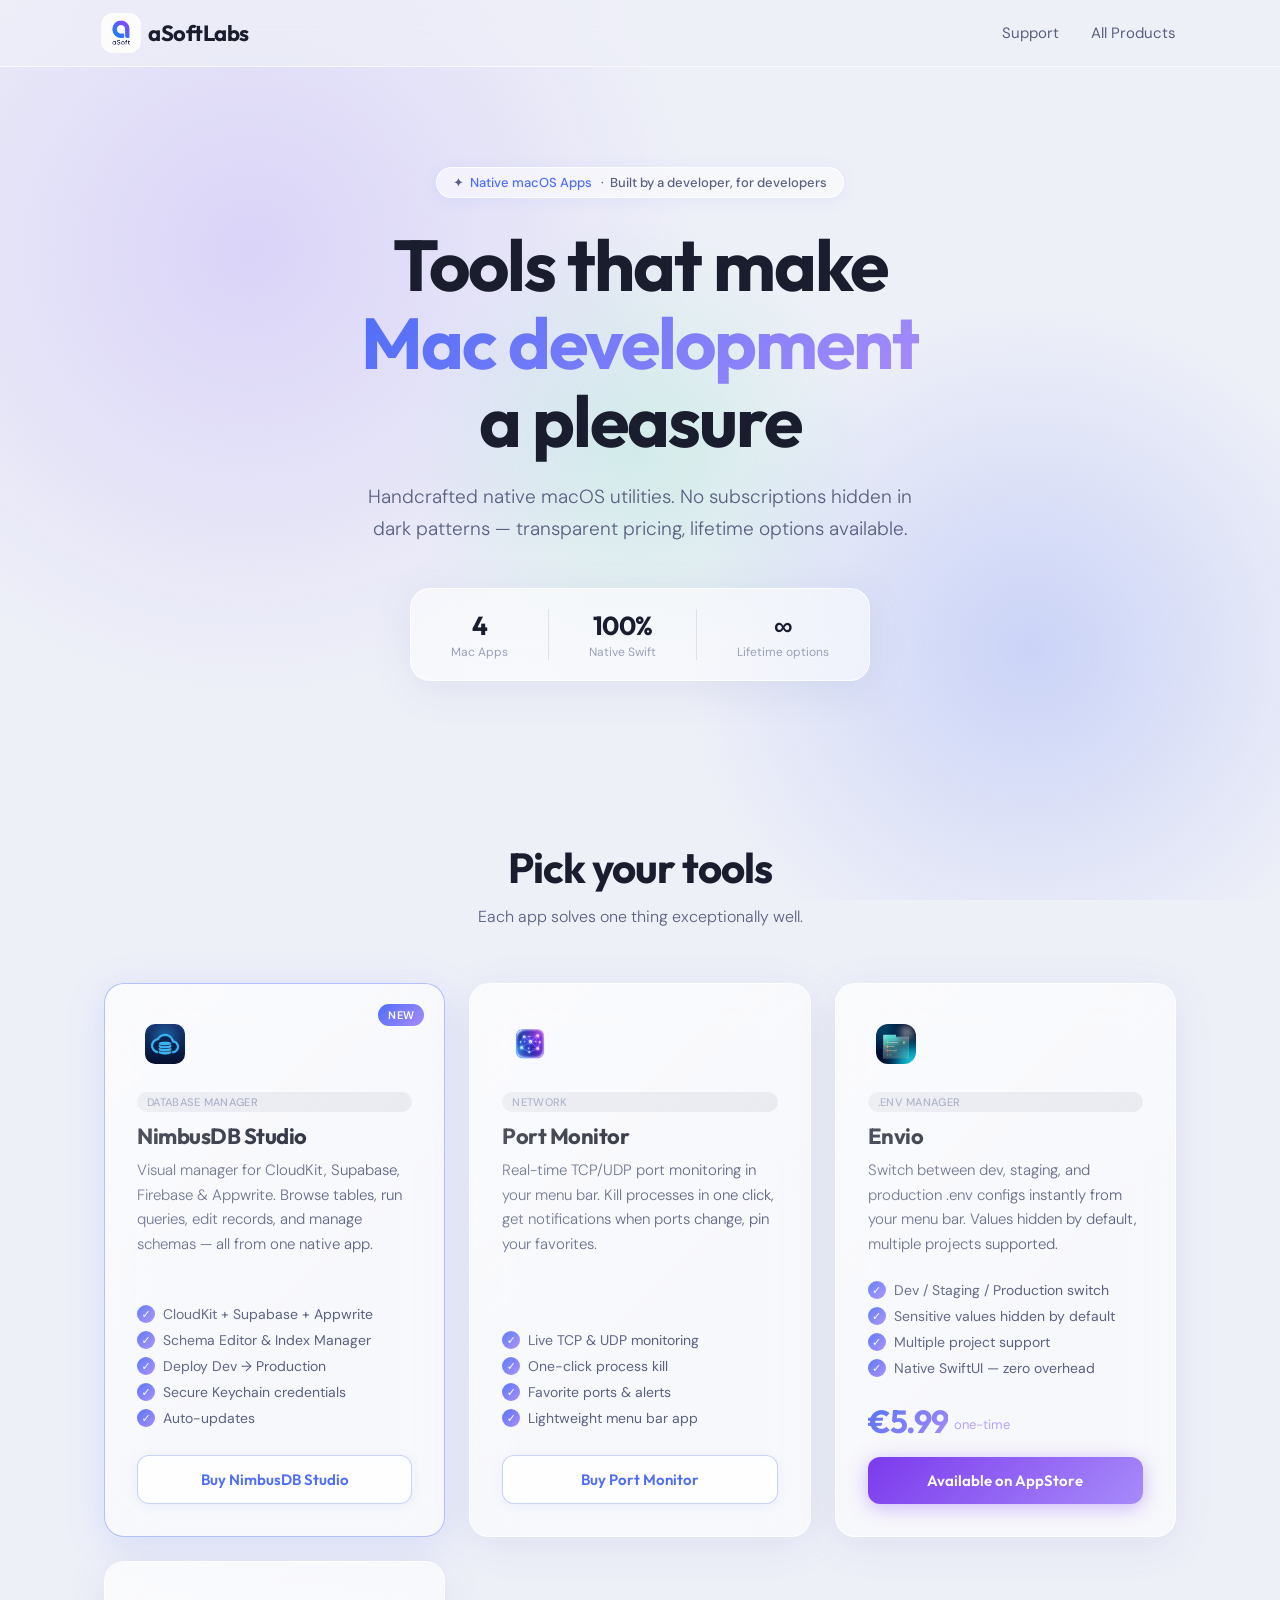
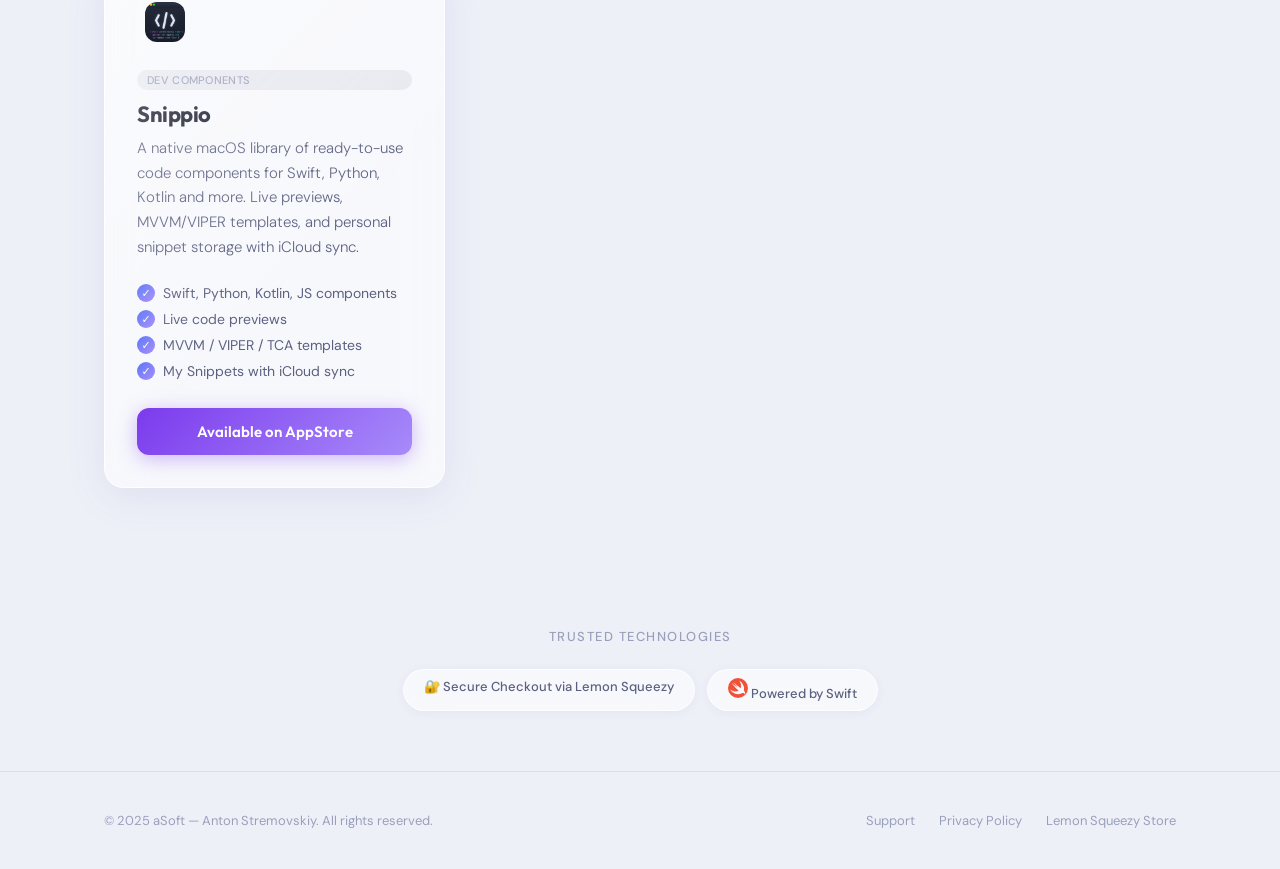
==== commit 580677f2: "Update index.html" ====
--- a/index.html
+++ b/index.html
@@ -300,16 +300,19 @@
     display: flex; align-items: center; gap: 8px;
   }
  
- .features li::before {
-   content: '';
-   width: 18px; height: 18px;
-   border-radius: 50%;
-   background: 
-     linear-gradient(135deg, var(--accent), var(--accent2)) 
-     url("data:image/svg+xml,%3Csvg xmlns='http://www.w3.org/2000/svg' viewBox='0 0 16 16' fill='none'%3E%3Cpath d='M3 8l3.5 3.5L13 4' stroke='white' stroke-width='1.8' stroke-linecap='round' stroke-linejoin='round'/%3E%3C/svg%3E") 
-     center / 14px no-repeat;
-   flex-shrink: 0;
- }
+.features li::before {
+  content: '✓';
+  width: 18px; height: 18px;
+  border-radius: 50%;
+  background: linear-gradient(135deg, var(--accent), var(--accent2));
+  flex-shrink: 0;
+  display: flex; align-items: center; justify-content: center;
+  color: white;
+  font-size: 11px;
+  font-weight: 700;
+  line-height: 18px;
+  text-align: center;
+}
 
   .card-pricing {
     display: flex; align-items: flex-end; gap: 6px;
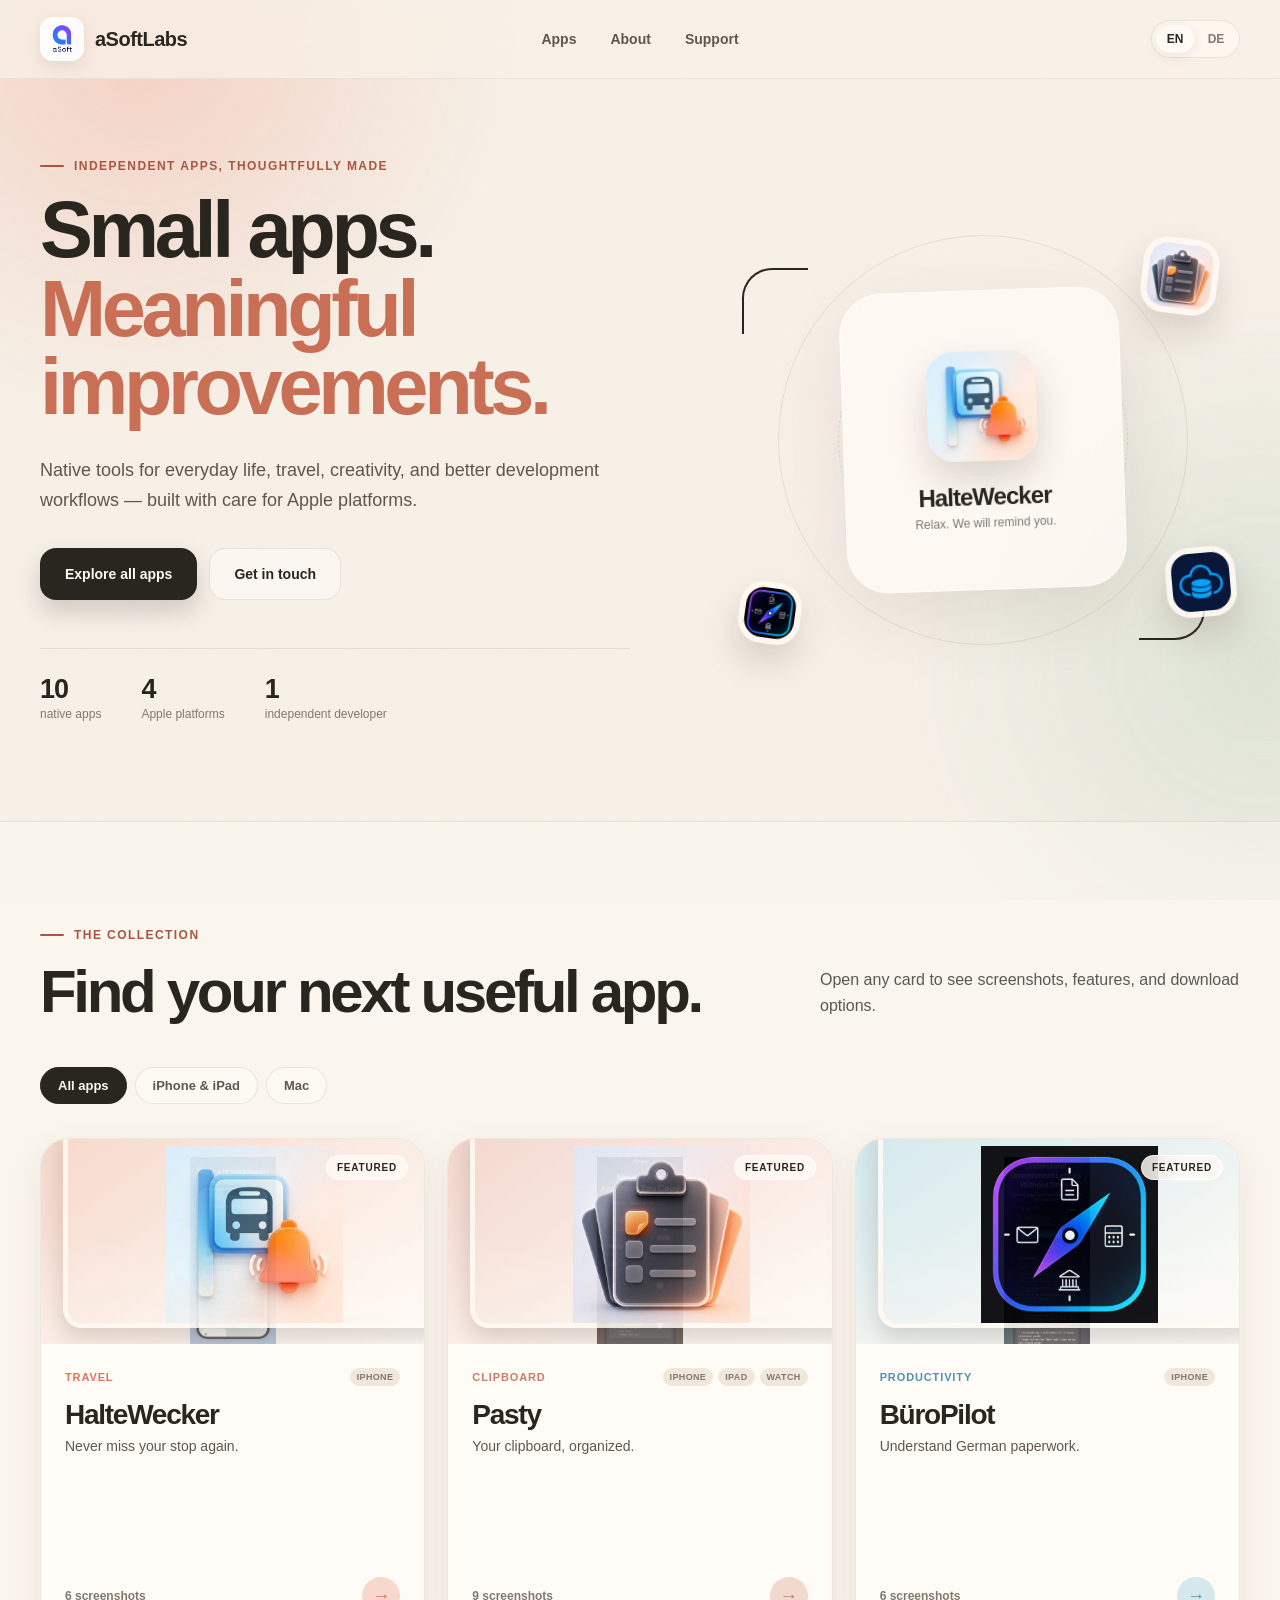
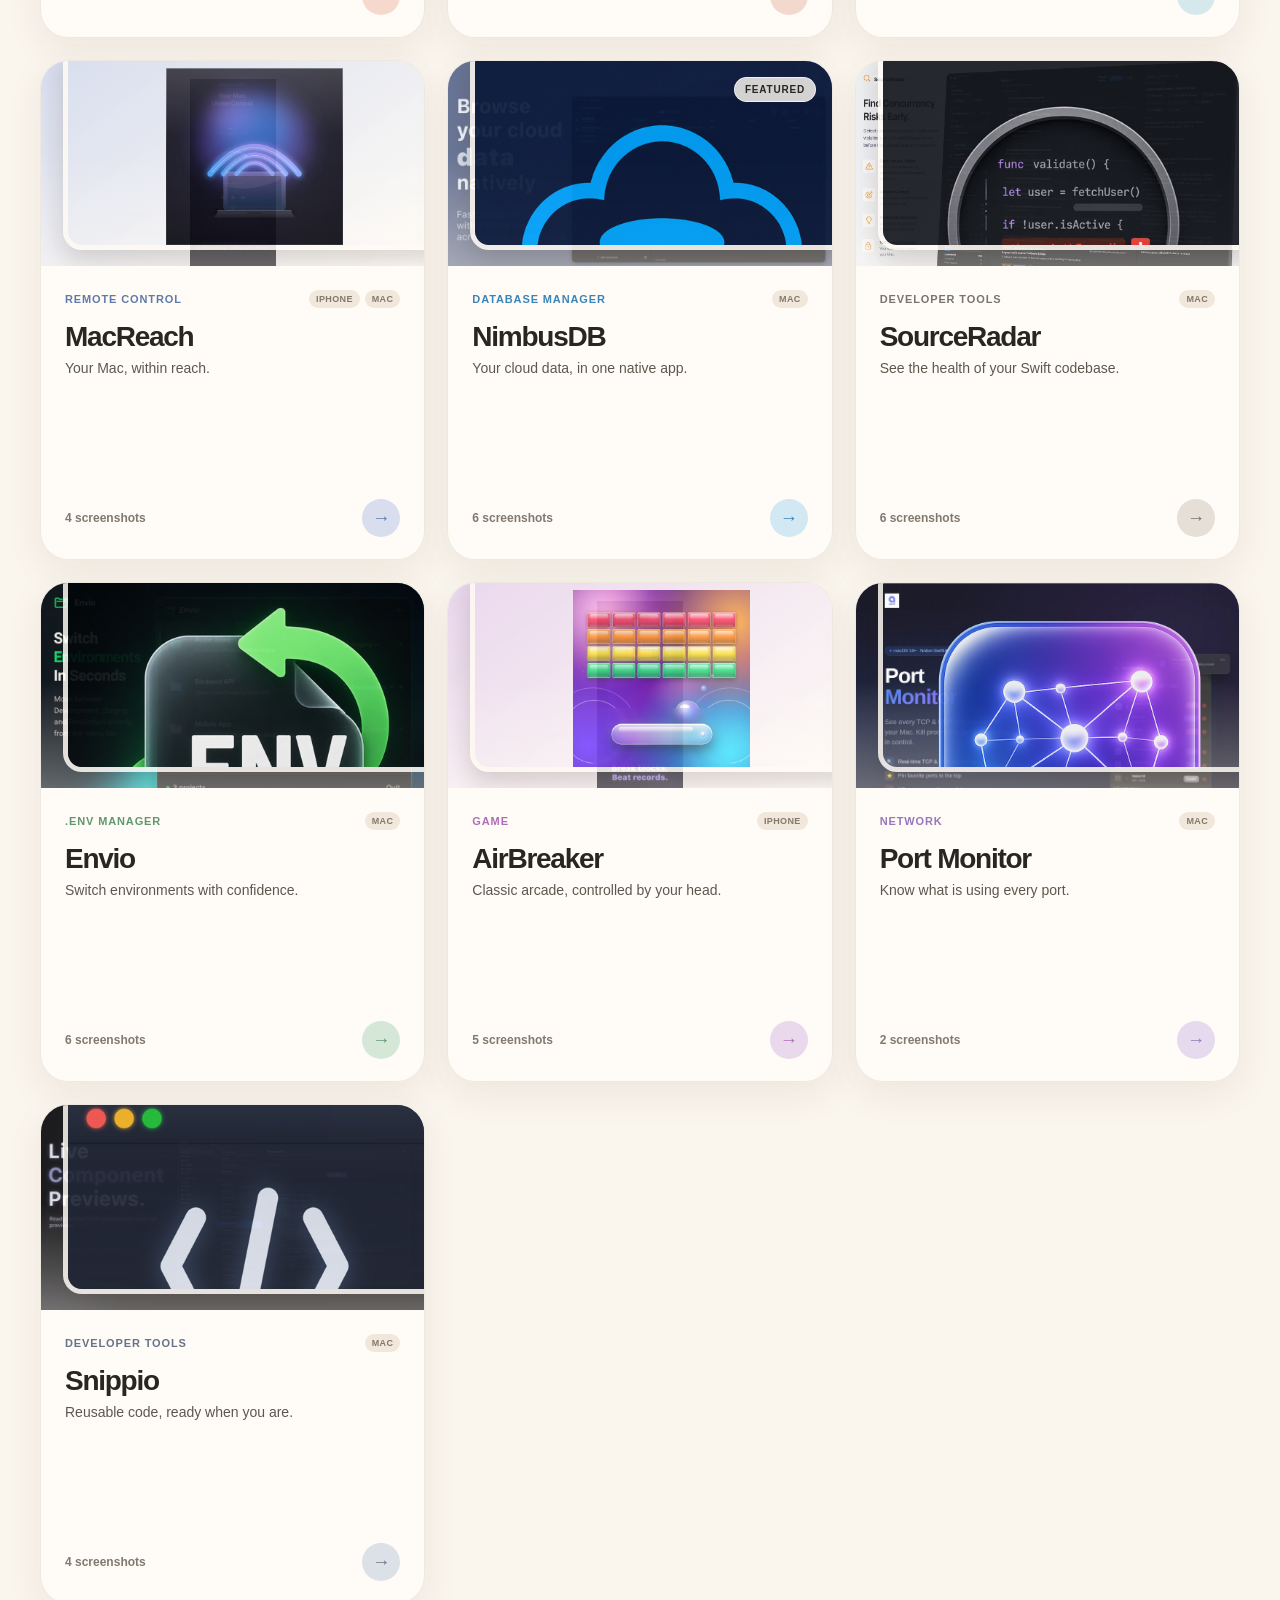
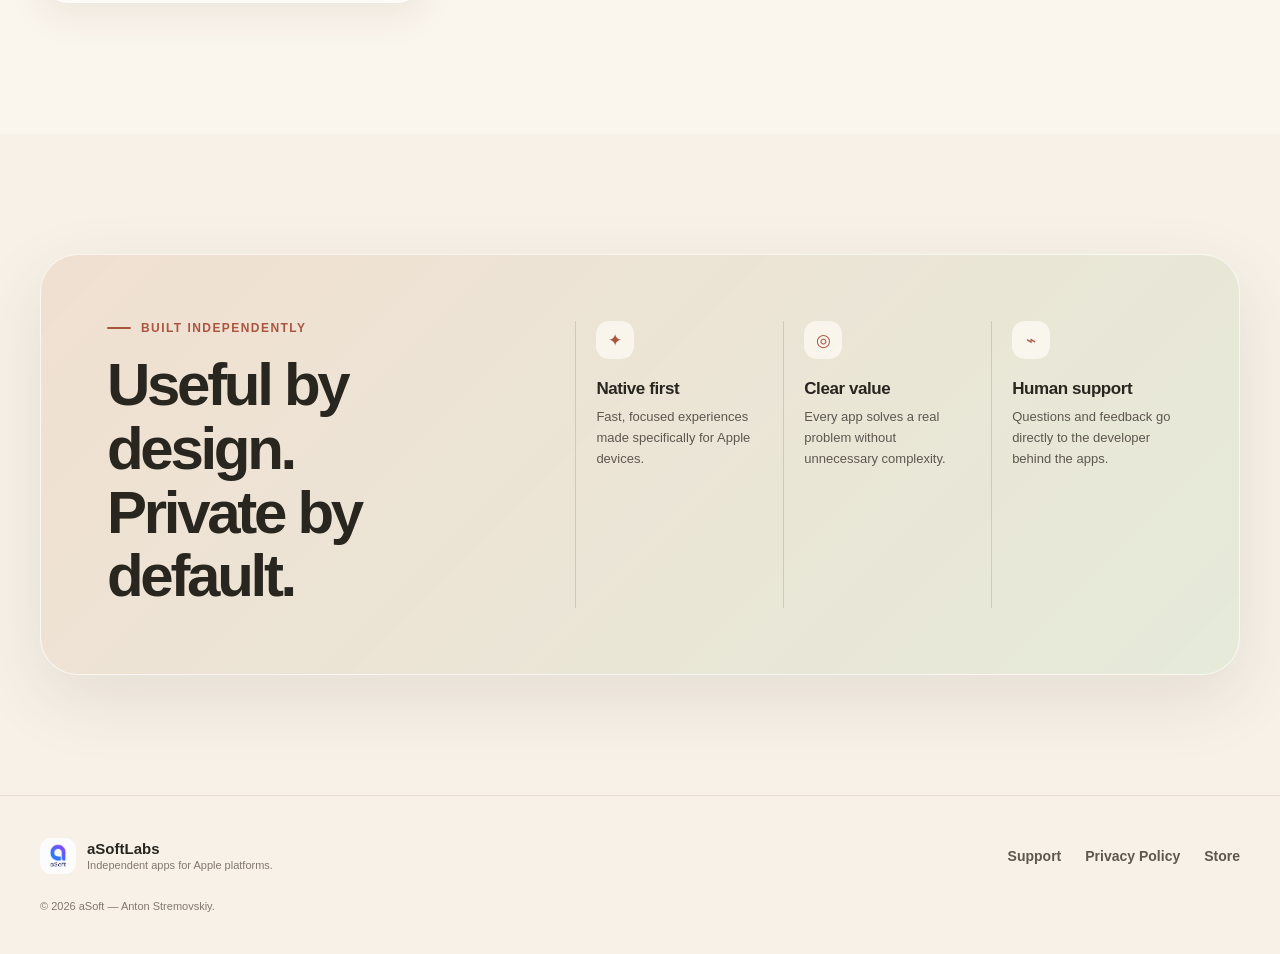
==== commit 504b1a2b: "Add files via upload" ====
--- a/index.html
+++ b/index.html
@@ -1,647 +1,171 @@
 <!DOCTYPE html>
 <html lang="en">
 <head>
-<meta charset="UTF-8">
-<meta name="viewport" content="width=device-width, initial-scale=1.0">
-<title>aSoft — iOS / Mac Apps</title>
-<link rel="preconnect" href="https://fonts.googleapis.com">
-<link rel="preconnect" href="https://fonts.gstatic.com" crossorigin>
-<link href="https://fonts.googleapis.com/css2?family=Outfit:wght@300;400;500;600;700&family=DM+Sans:ital,opsz,wght@0,9..40,300;0,9..40,400;0,9..40,500;1,9..40,300&display=swap" rel="stylesheet">
-<script src="https://app.lemonsqueezy.com/js/lemon.js" defer></script>
-<style>
-  *, *::before, *::after { margin: 0; padding: 0; box-sizing: border-box; }
-
-  :root {
-    --glass-bg: rgba(255,255,255,0.55);
-    --glass-border: rgba(255,255,255,0.75);
-    --glass-shadow: 0 8px 40px rgba(80,100,160,0.10);
-    --glass-blur: blur(22px);
-    --accent: #4F6EF7;
-    --accent2: #A78BFA;
-    --accent3: #34D399;
-    --text-primary: #1a1d2e;
-    --text-secondary: #5a6080;
-    --text-muted: #9aa0bc;
-    --bg-main: #eef0f8;
-    --card-hover-shadow: 0 16px 60px rgba(79,110,247,0.15);
-    --radius: 20px;
-    --radius-sm: 12px;
-  }
-
-  html { scroll-behavior: smooth; }
-
-  body {
-    font-family: 'DM Sans', system-ui, sans-serif;
-    background: var(--bg-main);
-    color: var(--text-primary);
-    min-height: 100vh;
-    overflow-x: hidden;
-  }
-
-  .bg-mesh {
-    position: fixed;
-    inset: 0;
-    z-index: 0;
-    overflow: hidden;
-    pointer-events: none;
-  }
-  .bg-mesh::before {
-    content: '';
-    position: absolute;
-    width: 900px; height: 900px;
-    top: -200px; left: -200px;
-    background: radial-gradient(ellipse at center, rgba(167,139,250,0.28) 0%, transparent 70%);
-    animation: floatA 18s ease-in-out infinite;
-  }
-  .bg-mesh::after {
-    content: '';
-    position: absolute;
-    width: 700px; height: 700px;
-    bottom: -100px; right: -100px;
-    background: radial-gradient(ellipse at center, rgba(79,110,247,0.22) 0%, transparent 70%);
-    animation: floatB 22s ease-in-out infinite;
-  }
-  .bg-blob3 {
-    position: absolute;
-    width: 500px; height: 500px;
-    top: 50%; left: 50%;
-    transform: translate(-50%, -50%);
-    background: radial-gradient(ellipse at center, rgba(52,211,153,0.15) 0%, transparent 65%);
-    animation: floatC 16s ease-in-out infinite;
-  }
-  .btn-buy.appstore {
-    background: linear-gradient(135deg, #7c3aed, #a78bfa);
-    color: #fff;
-    box-shadow: 0 4px 20px rgba(124,58,237,0.35);
-  }
-  .btn-buy.appstore:hover {
-    transform: translateY(-2px);
-    box-shadow: 0 8px 30px rgba(124,58,237,0.45);
-    filter: brightness(1.08);
-  }
-
-  @keyframes floatA { 0%,100%{transform:translate(0,0) scale(1)} 50%{transform:translate(60px,40px) scale(1.05)} }
-  @keyframes floatB { 0%,100%{transform:translate(0,0)} 50%{transform:translate(-40px,60px) scale(1.08)} }
-  @keyframes floatC { 0%,100%{transform:translate(-50%,-50%) scale(1)} 50%{transform:translate(-47%,-53%) scale(1.1)} }
-
-  .wrap { position: relative; z-index: 1; max-width: 1120px; margin: 0 auto; padding: 0 24px; }
-
-  nav {
-    position: sticky; top: 0; z-index: 100;
-    padding: 16px 0;
-    background: rgba(238,240,248,0.7);
-    backdrop-filter: blur(20px);
-    -webkit-backdrop-filter: blur(20px);
-    border-bottom: 1px solid rgba(255,255,255,0.6);
-  }
-  .nav-inner {
-    display: flex; align-items: center; justify-content: space-between;
-    max-width: 1120px; margin: 0 auto; padding: 0 24px;
-  }
-  .logo {
-    font-family: 'Outfit', sans-serif;
-    font-size: 22px; font-weight: 700;
-    color: var(--text-primary);
-    letter-spacing: -0.5px;
-    text-decoration: none;
-    display: flex; align-items: center; gap: 10px;
-  }
-  .logo-icon {
-    width: 34px; height: 34px; border-radius: 10px;
-    background: linear-gradient(135deg, var(--accent), var(--accent2));
-    display: flex; align-items: center; justify-content: center;
-    font-size: 16px; color: #fff;
-  }
-  .nav-links { display: flex; align-items: center; gap: 32px; }
-  .nav-links a {
-    text-decoration: none; color: var(--text-secondary);
-    font-size: 15px; font-weight: 400;
-    transition: color 0.2s;
-  }
-  .nav-links a:hover { color: var(--accent); }
-
-  .hero {
-    padding: 100px 0 80px;
-    text-align: center;
-  }
-  .hero-badge {
-    display: inline-flex; align-items: center; gap: 6px;
-    background: var(--glass-bg);
-    backdrop-filter: var(--glass-blur);
-    -webkit-backdrop-filter: var(--glass-blur);
-    border: 1px solid var(--glass-border);
-    border-radius: 100px;
-    padding: 6px 16px;
-    font-size: 13px; font-weight: 500;
-    color: var(--text-secondary);
-    margin-bottom: 28px;
-    box-shadow: 0 2px 16px rgba(79,110,247,0.08);
-  }
-  .hero-badge span { color: var(--accent); }
-  .hero h1 {
-    font-family: 'Outfit', sans-serif;
-    font-size: clamp(40px, 6vw, 72px);
-    font-weight: 700;
-    line-height: 1.08;
-    letter-spacing: -2px;
-    color: var(--text-primary);
-    margin-bottom: 22px;
-  }
-  .hero h1 em {
-    font-style: normal;
-    background: linear-gradient(135deg, var(--accent), var(--accent2));
-    -webkit-background-clip: text;
-    -webkit-text-fill-color: transparent;
-    background-clip: text;
-  }
-  .hero p {
-    font-size: 19px; font-weight: 300;
-    color: var(--text-secondary);
-    line-height: 1.65;
-    max-width: 560px;
-    margin: 0 auto 44px;
-  }
-  .hero-stats {
-    display: inline-flex; gap: 40px;
-    background: var(--glass-bg);
-    backdrop-filter: var(--glass-blur);
-    -webkit-backdrop-filter: var(--glass-blur);
-    border: 1px solid var(--glass-border);
-    border-radius: var(--radius);
-    padding: 20px 40px;
-    box-shadow: var(--glass-shadow);
-  }
-  .stat { text-align: center; }
-  .stat-num {
-    font-family: 'Outfit', sans-serif;
-    font-size: 26px; font-weight: 700;
-    color: var(--text-primary);
-    letter-spacing: -0.5px;
-  }
-  .stat-label {
-    font-size: 12px; font-weight: 400;
-    color: var(--text-muted);
-    margin-top: 2px;
-  }
-  .stat-sep {
-    width: 1px;
-    background: rgba(90,96,128,0.15);
-    align-self: stretch;
-  }
-
-  .section-head { text-align: center; margin-bottom: 56px; }
-  .section-head h2 {
-    font-family: 'Outfit', sans-serif;
-    font-size: clamp(28px, 4vw, 42px);
-    font-weight: 700;
-    letter-spacing: -1px;
-    color: var(--text-primary);
-    margin-bottom: 12px;
-  }
-  .section-head p {
-    font-size: 16px; color: var(--text-secondary);
-    font-weight: 300;
-  }
-
-  .products { padding: 80px 0; }
-  .products-grid {
-    display: grid;
-    grid-template-columns: repeat(auto-fit, minmax(320px, 1fr));
-    gap: 24px;
-  }
-
-  .card {
-    background: var(--glass-bg);
-    backdrop-filter: var(--glass-blur);
-    -webkit-backdrop-filter: var(--glass-blur);
-    border: 1px solid var(--glass-border);
-    border-radius: var(--radius);
-    padding: 32px;
-    box-shadow: var(--glass-shadow);
-    transition: transform 0.3s ease, box-shadow 0.3s ease;
-    display: flex; flex-direction: column;
-    position: relative;
-    overflow: hidden;
-  }
-  .card::before {
-    content: '';
-    position: absolute;
-    inset: 0;
-    background: linear-gradient(135deg, rgba(255,255,255,0.35) 0%, rgba(255,255,255,0) 60%);
-    pointer-events: none;
-    border-radius: var(--radius);
-  }
-  .card:hover {
-    transform: translateY(-6px);
-    box-shadow: var(--card-hover-shadow);
-    border-color: rgba(255,255,255,0.9);
-  }
-  .card.featured {
-    border-color: rgba(79,110,247,0.4);
-    box-shadow: 0 8px 40px rgba(79,110,247,0.15);
-  }
-  .featured-badge {
-    position: absolute; top: 20px; right: 20px;
-    background: linear-gradient(135deg, var(--accent), var(--accent2));
-    color: #fff;
-    font-size: 11px; font-weight: 600;
-    padding: 4px 10px;
-    border-radius: 100px;
-    letter-spacing: 0.3px;
-    text-transform: uppercase;
-  }
-
-  .card-icon {
-    width: 56px; height: 56px;
-    border-radius: 16px;
-    display: flex; align-items: center; justify-content: center;
-    font-size: 28px;
-    margin-bottom: 20px;
-    position: relative;
-    flex-shrink: 0;
-  }
-  .card-icon.blue { background: linear-gradient(135deg, #dbeafe, #bfdbfe); }
-  .card-icon.purple { background: linear-gradient(135deg, #ede9fe, #ddd6fe); }
-  .card-icon.green { background: linear-gradient(135deg, #d1fae5, #a7f3d0); }
-
-  .card-tag {
-    display: inline-block;
-    font-size: 11px; font-weight: 500;
-    color: var(--text-muted);
-    background: rgba(90,96,128,0.1);
-    border-radius: 100px;
-    padding: 3px 10px;
-    margin-bottom: 10px;
-    letter-spacing: 0.3px;
-    text-transform: uppercase;
-  }
-  .card h3 {
-    font-family: 'Outfit', sans-serif;
-    font-size: 22px; font-weight: 700;
-    color: var(--text-primary);
-    letter-spacing: -0.5px;
-    margin-bottom: 8px;
-  }
-  .card-desc {
-    font-size: 15px; font-weight: 300;
-    color: var(--text-secondary);
-    line-height: 1.65;
-    flex: 1;
-    margin-bottom: 24px;
-  }
-
-  .features {
-    list-style: none;
-    margin-bottom: 28px;
-    display: flex; flex-direction: column; gap: 8px;
-  }
-  .features li {
-    font-size: 14px; color: var(--text-secondary);
-    display: flex; align-items: center; gap: 8px;
-  }
- 
-.features li::before {
-  content: '✓';
-  width: 18px; height: 18px;
-  border-radius: 50%;
-  background: linear-gradient(135deg, var(--accent), var(--accent2));
-  flex-shrink: 0;
-  display: flex; align-items: center; justify-content: center;
-  color: white;
-  font-size: 11px;
-  font-weight: 700;
-  line-height: 18px;
-  text-align: center;
-}
-
-  .card-pricing {
-    display: flex; align-items: flex-end; gap: 6px;
-    margin-bottom: 20px;
-  }
-  .price-main {
-    font-family: 'Outfit', sans-serif;
-    font-size: 32px; font-weight: 700;
-    background: linear-gradient(135deg, var(--accent), var(--accent2));
-    -webkit-background-clip: text;
-    -webkit-text-fill-color: transparent;
-    background-clip: text;
-    letter-spacing: -1px;
-    line-height: 1;
-  }
-  .price-period {
-    font-size: 13px;
-    color: var(--accent2);
-    opacity: 0.8;
-    margin-bottom: 4px;
-  }
-  .price-plans {
-    display: flex; gap: 8px; flex-wrap: wrap;
-    margin-bottom: 20px;
-  }
-  .price-pill {
-    font-size: 12px; font-weight: 500;
-    padding: 4px 12px;
-    border-radius: 100px;
-    cursor: pointer;
-    transition: all 0.2s;
-    border: 1px solid transparent;
-  }
-  .price-pill.monthly { background: rgba(79,110,247,0.12); color: var(--accent); border-color: rgba(79,110,247,0.25); }
-  .price-pill.annual  { background: rgba(167,139,250,0.12); color: #7c5ccf; border-color: rgba(167,139,250,0.3); }
-  .price-pill.lifetime{ background: rgba(52,211,153,0.12); color: #059669; border-color: rgba(52,211,153,0.3); }
-  .price-pill:hover { transform: scale(1.04); filter: brightness(0.95); }
-
-  .btn-buy {
-    display: block; width: 100%;
-    text-align: center;
-    padding: 14px 24px;
-    border-radius: var(--radius-sm);
-    font-family: 'Outfit', sans-serif;
-    font-size: 15px; font-weight: 600;
-    text-decoration: none;
-    cursor: pointer;
-    transition: all 0.25s ease;
-    border: none;
-    position: relative;
-    overflow: hidden;
-  }
-  .btn-buy.primary {
-    background: linear-gradient(135deg, var(--accent) 0%, var(--accent2) 100%);
-    color: #fff;
-    box-shadow: 0 4px 20px rgba(79,110,247,0.35);
-  }
-  .btn-buy.primary:hover {
-    transform: translateY(-2px);
-    box-shadow: 0 8px 30px rgba(79,110,247,0.45);
-    filter: brightness(1.05);
-  }
-  .btn-buy.glass {
-    background: rgba(255,255,255,0.6);
-    backdrop-filter: blur(10px);
-    -webkit-backdrop-filter: blur(10px);
-    color: var(--accent);
-    border: 1px solid rgba(79,110,247,0.3);
-    box-shadow: 0 2px 12px rgba(79,110,247,0.08);
-  }
-  .btn-buy.glass:hover {
-    background: rgba(255,255,255,0.8);
-    transform: translateY(-2px);
-    box-shadow: 0 6px 24px rgba(79,110,247,0.14);
-  }
-  .btn-buy.dark {
-    background: var(--text-primary);
-    color: #fff;
-    box-shadow: 0 4px 20px rgba(26,29,46,0.2);
-  }
-  .btn-buy.dark:hover {
-    transform: translateY(-2px);
-    box-shadow: 0 8px 30px rgba(26,29,46,0.3);
-  }
-
-  .trusted {
-    padding: 60px 0;
-    text-align: center;
-  }
-  .trusted p {
-    font-size: 13px; color: var(--text-muted);
-    text-transform: uppercase;
-    letter-spacing: 1.5px;
-    font-weight: 500;
-    margin-bottom: 24px;
-  }
-  .trust-chips {
-    display: flex; justify-content: center;
-    flex-wrap: wrap; gap: 12px;
-  }
-  .trust-chip {
-    background: var(--glass-bg);
-    backdrop-filter: var(--glass-blur);
-    -webkit-backdrop-filter: var(--glass-blur);
-    border: 1px solid var(--glass-border);
-    border-radius: 100px;
-    padding: 8px 20px;
-    font-size: 13px; font-weight: 500;
-    color: var(--text-secondary);
-    box-shadow: 0 2px 10px rgba(80,100,160,0.07);
-  }
-
-  footer {
-    padding: 40px 0;
-    border-top: 1px solid rgba(90,96,128,0.12);
-  }
-  .footer-inner {
-    display: flex; align-items: center; justify-content: space-between;
-    flex-wrap: wrap; gap: 16px;
-  }
-  .footer-inner p {
-    font-size: 13px; color: var(--text-muted);
-  }
-  .footer-links { display: flex; gap: 24px; }
-  .footer-links a {
-    font-size: 13px; color: var(--text-muted);
-    text-decoration: none; transition: color 0.2s;
-  }
-  .footer-links a:hover { color: var(--accent); }
-
-  @keyframes fadeUp {
-    from { opacity: 0; transform: translateY(30px); }
-    to   { opacity: 1; transform: translateY(0); }
-  }
-  .card { animation: fadeUp 0.6s ease both; }
-  .card:nth-child(1) { animation-delay: 0.1s; }
-  .card:nth-child(2) { animation-delay: 0.2s; }
-  .card:nth-child(3) { animation-delay: 0.3s; }
-
-  @media (max-width: 680px) {
-    .hero h1 { letter-spacing: -1px; }
-    .hero-stats { gap: 20px; padding: 16px 24px; }
-    .nav-links { display: none; }
-    .footer-inner { flex-direction: column; align-items: flex-start; }
-  }
-</style>
+  <meta charset="UTF-8">
+  <meta name="viewport" content="width=device-width, initial-scale=1.0">
+  <meta name="theme-color" content="#f7f1e8">
+  <meta name="description" content="Native apps for iPhone, iPad, Apple Watch, and Mac — designed and built by aSoftLabs.">
+  <title>aSoftLabs — Native apps for Apple platforms</title>
+  <link rel="icon" href="assets/icons/asoft-logo.png">
+  <link rel="stylesheet" href="styles.css">
+  <script src="https://app.lemonsqueezy.com/js/lemon.js" defer></script>
+  <script src="apps-data.js" defer></script>
+  <script src="app.js" defer></script>
 </head>
 <body>
+  <div class="page-background" aria-hidden="true">
+    <span class="glow glow-one"></span>
+    <span class="glow glow-two"></span>
+    <span class="glow glow-three"></span>
+  </div>
 
-<div class="bg-mesh"><div class="bg-blob3"></div></div>
+  <header class="site-header">
+    <div class="container nav-content">
+      <a class="brand" href="#top" aria-label="aSoftLabs home">
+        <img src="assets/icons/asoft-logo.png" alt="" width="44" height="44">
+        <span>aSoftLabs</span>
+      </a>
 
-<!-- NAV -->
-<nav>
-  <div class="nav-inner">
-    <a href="#" class="logo">
-      <div class="logo-icon"><img src="AppDevLogo.png" width="40" height="40" style="border-radius:12px"></div>
-      aSoftLabs
-    </a>
-    <div class="nav-links">
-      <a href="mailto:info@aosftlabs.app">Support</a>
-      <a href="https://asoft-dev.lemonsqueezy.com" target="_blank">All Products</a>
-    </div>
-  </div>
-</nav>
+      <nav class="nav-links" aria-label="Main navigation">
+        <a href="#apps" data-i18n="navApps">Apps</a>
+        <a href="#values" data-i18n="navValues">About</a>
+        <a href="mailto:info@asoftlabs.app" data-i18n="navSupport">Support</a>
+      </nav>
 
-<!-- HERO -->
-<section class="hero">
-  <div class="wrap">
-    <div class="hero-badge">
-      ✦ <span>Native macOS Apps</span> &nbsp;·&nbsp; Built by a developer, for developers
-    </div>
-    <h1>Tools that make<br><em>Mac development</em><br>a pleasure</h1>
-    <p>Handcrafted native macOS utilities. No subscriptions hidden in dark patterns — transparent pricing, lifetime options available.</p>
-    <div class="hero-stats">
-      <div class="stat">
-        <div class="stat-num">4</div>
-        <div class="stat-label">Mac Apps</div>
-      </div>
-      <div class="stat-sep"></div>
-      <div class="stat">
-        <div class="stat-num">100%</div>
-        <div class="stat-label">Native Swift</div>
-      </div>
-      <div class="stat-sep"></div>
-      <div class="stat">
-        <div class="stat-num">∞</div>
-        <div class="stat-label">Lifetime options</div>
+      <div class="language-switcher" role="group" aria-label="Language">
+        <button class="language-button" type="button" data-language="en" aria-pressed="true">EN</button>
+        <button class="language-button" type="button" data-language="de" aria-pressed="false">DE</button>
       </div>
     </div>
-  </div>
-</section>
+  </header>
 
-<!-- PRODUCTS -->
-<section class="products" id="products">
-  <div class="wrap">
-    <div class="section-head">
-      <h2>Pick your tools</h2>
-      <p>Each app solves one thing exceptionally well.</p>
-    </div>
+  <main id="top">
+    <section class="hero container">
+      <div class="hero-copy">
+        <p class="eyebrow"><span></span><span data-i18n="heroEyebrow">Independent apps, thoughtfully made</span></p>
+        <h1 data-i18n="heroTitle">Small apps.<br><em>Meaningful improvements.</em></h1>
+        <p class="hero-description" data-i18n="heroDescription">Native tools for everyday life, travel, creativity, and better development workflows — built with care for Apple platforms.</p>
+        <div class="hero-actions">
+          <a class="button button-primary" href="#apps" data-i18n="exploreApps">Explore all apps</a>
+          <a class="button button-secondary" href="mailto:info@asoftlabs.app" data-i18n="contact">Get in touch</a>
+        </div>
 
-    <div class="products-grid">
-
-      <!-- NimbusDB Studio -->
-      <div class="card featured" data-ls-id="1085582">
-        <div class="featured-badge">New</div>
-        <div class="card-icon clear"><img src="nimbus.png" width="40" height="40" style="border-radius:10px"></div>
-        <span class="card-tag">Database Manager</span>
-        <h3>NimbusDB Studio</h3>
-        <p class="card-desc">Visual manager for CloudKit, Supabase, Firebase &amp; Appwrite. Browse tables, run queries, edit records, and manage schemas — all from one native app.</p>
-        <ul class="features">
-          <li>CloudKit + Supabase + Appwrite</li>
-          <li>Schema Editor &amp; Index Manager</li>
-          <li>Deploy Dev → Production</li>
-          <li>Secure Keychain credentials</li>
-          <li>Auto-updates</li>
-        </ul>
-        <div class="card-pricing" id="price-1085582" style="display:none">
-          <span class="price-main" id="price-main-1085582"></span>
-          <span class="price-period">from</span>
+        <div class="hero-stats" aria-label="Catalog summary">
+          <div><strong>10</strong><span data-i18n="statApps">native apps</span></div>
+          <div><strong>4</strong><span data-i18n="statPlatforms">Apple platforms</span></div>
+          <div><strong>1</strong><span data-i18n="statDeveloper">independent developer</span></div>
         </div>
-        <a href="https://asoft-dev.lemonsqueezy.com/checkout/buy/39c97a0c-99d6-4914-9341-94ed2a37c4c6?embed=1" class="btn-buy glass lemonsqueezy-button">Buy NimbusDB Studio</a>
       </div>
 
-      <!-- Port Monitor -->
-      <div class="card" data-ls-id="1038716">
-        <div class="card-icon clear"><img src="portmonitor.png" width="40" height="40" style="border-radius:12px"></div>
-        <span class="card-tag">Network</span>
-        <h3>Port Monitor</h3>
-        <p class="card-desc">Real-time TCP/UDP port monitoring in your menu bar. Kill processes in one click, get notifications when ports change, pin your favorites.</p>
-        <ul class="features">
-          <li>Live TCP &amp; UDP monitoring</li>
-          <li>One-click process kill</li>
-          <li>Favorite ports &amp; alerts</li>
-          <li>Lightweight menu bar app</li>
-        </ul>
-        <div class="card-pricing" id="price-1038716" style="display:none">
-          <span class="price-main" id="price-main-1038716"></span>
-          <span class="price-period">one-time</span>
+      <div class="hero-visual" aria-hidden="true">
+        <div class="hero-card hero-card-main">
+          <img src="assets/icons/haltewecker.jpg" alt="" width="110" height="110">
+          <span>HalteWecker</span>
+          <small data-i18n="heroCardCaption">Relax. We will remind you.</small>
         </div>
-        <a href="https://asoft-dev.lemonsqueezy.com/checkout/buy/65cd478d-81a7-4203-9247-4bb9100a7a31?embed=1&discount=0" class="btn-buy glass lemonsqueezy-button">Buy Port Monitor</a>
+        <img class="floating-icon floating-icon-one" src="assets/icons/pasty.jpg" alt="" width="76" height="76">
+        <img class="floating-icon floating-icon-two" src="assets/icons/nimbusdb.png" alt="" width="70" height="70">
+        <img class="floating-icon floating-icon-three" src="assets/icons/buropilot.jpg" alt="" width="62" height="62">
+        <span class="decorative-line decorative-line-one"></span>
+        <span class="decorative-line decorative-line-two"></span>
       </div>
+    </section>
 
-      <!-- Envio -->
-      <div class="card">
-        <div class="card-icon clear"><img src="envio.png" width="40" height="40" style="border-radius:12px"></div>
-        <span class="card-tag">.env Manager</span>
-        <h3>Envio</h3>
-        <p class="card-desc">Switch between dev, staging, and production .env configs instantly from your menu bar. Values hidden by default, multiple projects supported.</p>
-        <ul class="features">
-          <li>Dev / Staging / Production switch</li>
-          <li>Sensitive values hidden by default</li>
-          <li>Multiple project support</li>
-          <li>Native SwiftUI — zero overhead</li>
-        </ul>
-        <div class="card-pricing">
-          <span class="price-main">€5.99</span>
-          <span class="price-period">one-time</span>
+    <section class="apps-section" id="apps">
+      <div class="container">
+        <div class="section-heading">
+          <div>
+            <p class="eyebrow"><span></span><span data-i18n="catalogEyebrow">The collection</span></p>
+            <h2 data-i18n="catalogTitle">Find your next useful app.</h2>
+          </div>
+          <p data-i18n="catalogDescription">Open any card to see screenshots, features, and download options.</p>
         </div>
-        <a href="https://apps.apple.com/de/app/envio-env-manager/id6768711101?l=en-GB&mt=12" class="btn-buy appstore">Available on AppStore</a>
+
+        <div class="filter-bar" role="group" aria-label="Filter apps">
+          <button class="filter-button active" type="button" data-filter="all" data-i18n="filterAll">All apps</button>
+          <button class="filter-button" type="button" data-filter="iphone">iPhone &amp; iPad</button>
+          <button class="filter-button" type="button" data-filter="mac">Mac</button>
+        </div>
+
+        <div class="apps-grid" id="appsGrid"></div>
+        <p class="empty-state" id="emptyState" hidden data-i18n="emptyState">No apps match this filter.</p>
       </div>
+    </section>
 
-      <!-- Snippio -->
-      <div class="card">
-        <div class="card-icon clear"><img src="snippio.png" width="40" height="40" style="border-radius:12px"></div>
-        <span class="card-tag">Dev Components</span>
-        <h3>Snippio</h3>
-        <p class="card-desc">A native macOS library of ready-to-use code components for Swift, Python, Kotlin and more. Live previews, MVVM/VIPER templates, and personal snippet storage with iCloud sync.</p>
-        <ul class="features">
-           <li>Swift, Python, Kotlin, JS components</li>
-           <li>Live code previews</li>
-           <li>MVVM / VIPER / TCA templates</li>
-           <li>My Snippets with iCloud sync</li>
-        </ul>
-        <a href="https://apps.apple.com/de/app/snippio-dev-components/id6767014501?l=en-GB&mt=12" class="btn-buy appstore">Available on AppStore</a>
+    <section class="values-section" id="values">
+      <div class="container values-card">
+        <div>
+          <p class="eyebrow"><span></span><span data-i18n="valuesEyebrow">Built independently</span></p>
+          <h2 data-i18n="valuesTitle">Useful by design.<br>Private by default.</h2>
+        </div>
+        <div class="values-grid">
+          <article>
+            <span class="value-icon">✦</span>
+            <h3 data-i18n="valueNativeTitle">Native first</h3>
+            <p data-i18n="valueNativeText">Fast, focused experiences made specifically for Apple devices.</p>
+          </article>
+          <article>
+            <span class="value-icon">◎</span>
+            <h3 data-i18n="valueClearTitle">Clear value</h3>
+            <p data-i18n="valueClearText">Every app solves a real problem without unnecessary complexity.</p>
+          </article>
+          <article>
+            <span class="value-icon">⌁</span>
+            <h3 data-i18n="valueHumanTitle">Human support</h3>
+            <p data-i18n="valueHumanText">Questions and feedback go directly to the developer behind the apps.</p>
+          </article>
+        </div>
       </div>
+    </section>
+  </main>
 
+  <footer class="site-footer">
+    <div class="container footer-content">
+      <div class="footer-brand">
+        <img src="assets/icons/asoft-logo.png" alt="" width="36" height="36">
+        <div><strong>aSoftLabs</strong><span data-i18n="footerTagline">Independent apps for Apple platforms.</span></div>
+      </div>
+      <div class="footer-links">
+        <a href="mailto:info@asoftlabs.app" data-i18n="navSupport">Support</a>
+        <a href="https://asoftlabs.app/privacy-policy.html" data-i18n="privacy">Privacy Policy</a>
+        <a href="https://asoft-dev.lemonsqueezy.com" target="_blank" rel="noopener" data-i18n="store">Store</a>
+      </div>
+      <p class="copyright">© <span id="copyrightYear"></span> aSoft — Anton Stremovskiy.</p>
     </div>
-  </div>
-</section>
+  </footer>
 
-<!-- TRUST -->
-<section class="trusted">
-  <div class="wrap">
-    <p>Trusted technologies</p>
-    <div class="trust-chips">
-      <span class="trust-chip">🔐 Secure Checkout via Lemon Squeezy</span>
-      <span class="trust-chip"><img src="swift.svg" width="20" height="20" style="border-radius:12px"> Powered by Swift</span>
+  <dialog class="app-dialog" id="appDialog" aria-labelledby="dialogTitle">
+    <button class="dialog-close" type="button" id="dialogClose" aria-label="Close">×</button>
+    <div class="dialog-layout">
+      <section class="gallery-panel" aria-label="App screenshots">
+        <div class="gallery-stage">
+          <img id="galleryImage" src="" alt="">
+          <button class="gallery-arrow gallery-arrow-previous" type="button" id="galleryPrevious" aria-label="Previous screenshot">←</button>
+          <button class="gallery-arrow gallery-arrow-next" type="button" id="galleryNext" aria-label="Next screenshot">→</button>
+          <span class="gallery-counter" id="galleryCounter"></span>
+        </div>
+        <div class="gallery-thumbnails" id="galleryThumbnails"></div>
+      </section>
+
+      <section class="dialog-details">
+        <div class="dialog-app-heading">
+          <img id="dialogIcon" src="" alt="" width="76" height="76">
+          <div>
+            <span class="dialog-category" id="dialogCategory"></span>
+            <h2 id="dialogTitle"></h2>
+            <p id="dialogTagline"></p>
+          </div>
+        </div>
+        <p class="dialog-description" id="dialogDescription"></p>
+        <ul class="dialog-highlights" id="dialogHighlights"></ul>
+        <div class="platform-list" id="dialogPlatforms"></div>
+        <div class="dialog-actions" id="dialogActions"></div>
+      </section>
     </div>
-  </div>
-</section>
+  </dialog>
 
-<!-- FOOTER -->
-<footer>
-  <div class="wrap">
-    <div class="footer-inner">
-      <p>© 2025 aSoft — Anton Stremovskiy. All rights reserved.</p>
-      <div class="footer-links">
-        <a href="mailto:info@asoftlabs.app">Support</a>
-        <a href="#">Privacy Policy</a>
-        <a href="https://asoft-dev.lemonsqueezy.com" target="_blank">Lemon Squeezy Store</a>
-      </div>
-    </div>
-  </div>
-</footer>
-
-<script>
-  const WORKER_URL = "https://asoftlabs.perlik.workers.dev/";
-
-  async function loadPrices() {
-    try {
-      const res = await fetch(WORKER_URL);
-      if (!res.ok) return;
-      const json = await res.json();
-
-      json.data.forEach((product) => {
-        const priceBlock = document.getElementById("price-" + product.id);
-        const priceMain = document.getElementById("price-main-" + product.id);
-        if (priceBlock && priceMain) {
-          priceMain.textContent = product.price_formatted;
-          priceBlock.style.display = "flex";
-        }
-      });
-    } catch (e) {
-      // тихо игнорируем — цены просто не покажутся
-    }
-  }
-
-  loadPrices();
-</script>
-
+  <noscript>
+    <div class="noscript-message">This catalog needs JavaScript to display app details and screenshots.</div>
+  </noscript>
 </body>
 </html>
--- a/styles.css
+++ b/styles.css
@@ -0,0 +1,1326 @@
+:root {
+  color-scheme: light;
+  --paper: #f7f1e8;
+  --paper-deep: #eee2d3;
+  --surface: rgba(255, 252, 247, 0.86);
+  --surface-solid: #fffaf4;
+  --surface-muted: #f1e7db;
+  --ink: #292620;
+  --ink-soft: #5e574e;
+  --muted: #82796e;
+  --terracotta: #c86f55;
+  --terracotta-dark: #aa563f;
+  --sage: #7d9880;
+  --line: rgba(89, 72, 54, 0.12);
+  --shadow: 0 24px 70px rgba(83, 63, 43, 0.11);
+  --shadow-soft: 0 12px 36px rgba(83, 63, 43, 0.08);
+  --radius-xl: 38px;
+  --radius-lg: 28px;
+  --radius-md: 20px;
+  --font-display: "Avenir Next", "SF Pro Rounded", "Segoe UI", sans-serif;
+  --font-body: "Avenir Next", "SF Pro Text", "Segoe UI", sans-serif;
+}
+
+*,
+*::before,
+*::after {
+  box-sizing: border-box;
+}
+
+html {
+  scroll-behavior: smooth;
+  scroll-padding-top: 100px;
+}
+
+body {
+  min-width: 320px;
+  margin: 0;
+  overflow-x: hidden;
+  background: var(--paper);
+  color: var(--ink);
+  font-family: var(--font-body);
+  -webkit-font-smoothing: antialiased;
+}
+
+body.dialog-open {
+  overflow: hidden;
+}
+
+button,
+a {
+  -webkit-tap-highlight-color: transparent;
+}
+
+button {
+  color: inherit;
+  font: inherit;
+}
+
+a {
+  color: inherit;
+}
+
+img {
+  display: block;
+  max-width: 100%;
+}
+
+.page-background {
+  position: fixed;
+  inset: 0;
+  z-index: -1;
+  overflow: hidden;
+  pointer-events: none;
+}
+
+.page-background::after {
+  position: absolute;
+  inset: 0;
+  background-image: url("data:image/svg+xml,%3Csvg width='90' height='90' viewBox='0 0 90 90' xmlns='http://www.w3.org/2000/svg'%3E%3Cfilter id='n'%3E%3CfeTurbulence type='fractalNoise' baseFrequency='.8' numOctaves='3' stitchTiles='stitch'/%3E%3C/filter%3E%3Crect width='100%25' height='100%25' filter='url(%23n)' opacity='.022'/%3E%3C/svg%3E");
+  content: "";
+}
+
+.glow {
+  position: absolute;
+  border-radius: 50%;
+  filter: blur(4px);
+  opacity: 0.55;
+}
+
+.glow-one {
+  width: 760px;
+  height: 760px;
+  top: -330px;
+  left: -240px;
+  background: radial-gradient(circle, #f0b9a7 0, rgba(240, 185, 167, 0) 69%);
+}
+
+.glow-two {
+  width: 720px;
+  height: 720px;
+  top: 300px;
+  right: -340px;
+  background: radial-gradient(circle, #c7d7c5 0, rgba(199, 215, 197, 0) 70%);
+}
+
+.glow-three {
+  width: 620px;
+  height: 620px;
+  top: 1450px;
+  left: 15%;
+  background: radial-gradient(circle, #ead3a5 0, rgba(234, 211, 165, 0) 70%);
+}
+
+.container {
+  width: min(1200px, calc(100% - 48px));
+  margin-inline: auto;
+}
+
+.site-header {
+  position: sticky;
+  top: 0;
+  z-index: 40;
+  border-bottom: 1px solid rgba(112, 87, 63, 0.08);
+  background: rgba(247, 241, 232, 0.76);
+  backdrop-filter: blur(24px) saturate(130%);
+  -webkit-backdrop-filter: blur(24px) saturate(130%);
+}
+
+.nav-content {
+  display: grid;
+  grid-template-columns: 1fr auto 1fr;
+  align-items: center;
+  min-height: 78px;
+  gap: 24px;
+}
+
+.brand {
+  display: inline-flex;
+  align-items: center;
+  width: max-content;
+  gap: 11px;
+  text-decoration: none;
+  font-family: var(--font-display);
+  font-size: 20px;
+  font-weight: 700;
+  letter-spacing: -0.5px;
+}
+
+.brand img {
+  border-radius: 13px;
+  box-shadow: 0 6px 16px rgba(67, 50, 37, 0.1);
+}
+
+.nav-links {
+  display: flex;
+  align-items: center;
+  gap: 34px;
+}
+
+.nav-links a,
+.footer-links a {
+  color: var(--ink-soft);
+  font-size: 14px;
+  font-weight: 600;
+  text-decoration: none;
+  transition: color 180ms ease;
+}
+
+.nav-links a:hover,
+.footer-links a:hover {
+  color: var(--terracotta-dark);
+}
+
+.language-switcher {
+  display: flex;
+  justify-self: end;
+  gap: 3px;
+  padding: 4px;
+  border: 1px solid var(--line);
+  border-radius: 999px;
+  background: rgba(255, 251, 245, 0.66);
+}
+
+.language-button {
+  min-width: 38px;
+  padding: 7px 9px;
+  border: 0;
+  border-radius: 999px;
+  background: transparent;
+  color: var(--muted);
+  cursor: pointer;
+  font-size: 12px;
+  font-weight: 700;
+  transition: background 180ms ease, color 180ms ease, box-shadow 180ms ease;
+}
+
+.language-button[aria-pressed="true"] {
+  background: var(--surface-solid);
+  color: var(--ink);
+  box-shadow: 0 3px 12px rgba(80, 61, 43, 0.1);
+}
+
+.hero {
+  display: grid;
+  grid-template-columns: minmax(0, 1.08fr) minmax(360px, 0.92fr);
+  align-items: center;
+  min-height: 690px;
+  padding-block: 80px 100px;
+  gap: 84px;
+}
+
+.eyebrow {
+  display: flex;
+  align-items: center;
+  gap: 10px;
+  margin: 0 0 18px;
+  color: var(--terracotta-dark);
+  font-size: 12px;
+  font-weight: 700;
+  letter-spacing: 0.12em;
+  text-transform: uppercase;
+}
+
+.eyebrow > span:first-child {
+  width: 24px;
+  height: 2px;
+  border-radius: 4px;
+  background: currentColor;
+}
+
+.hero h1,
+.section-heading h2,
+.values-card h2 {
+  margin: 0;
+  font-family: var(--font-display);
+  font-weight: 700;
+  letter-spacing: -0.055em;
+}
+
+.hero h1 {
+  max-width: 760px;
+  font-size: clamp(48px, 6.2vw, 82px);
+  line-height: 0.99;
+}
+
+.hero h1 em {
+  color: var(--terracotta);
+  font-style: normal;
+}
+
+.hero-description {
+  max-width: 650px;
+  margin: 28px 0 0;
+  color: var(--ink-soft);
+  font-size: 18px;
+  line-height: 1.7;
+}
+
+.hero-actions {
+  display: flex;
+  flex-wrap: wrap;
+  gap: 12px;
+  margin-top: 32px;
+}
+
+.button {
+  display: inline-flex;
+  align-items: center;
+  justify-content: center;
+  min-height: 52px;
+  padding: 0 24px;
+  border: 1px solid transparent;
+  border-radius: 16px;
+  font-size: 14px;
+  font-weight: 700;
+  text-decoration: none;
+  transition: transform 180ms ease, box-shadow 180ms ease, background 180ms ease;
+}
+
+.button:hover {
+  transform: translateY(-2px);
+}
+
+.button-primary {
+  background: var(--ink);
+  color: #fffaf3;
+  box-shadow: 0 12px 25px rgba(47, 38, 31, 0.19);
+}
+
+.button-primary:hover {
+  box-shadow: 0 16px 30px rgba(47, 38, 31, 0.24);
+}
+
+.button-secondary {
+  border-color: var(--line);
+  background: rgba(255, 252, 247, 0.54);
+  color: var(--ink);
+}
+
+.hero-stats {
+  display: flex;
+  max-width: 590px;
+  margin-top: 48px;
+  border-top: 1px solid var(--line);
+  padding-top: 25px;
+  gap: 40px;
+}
+
+.hero-stats div {
+  display: grid;
+  gap: 2px;
+}
+
+.hero-stats strong {
+  font-family: var(--font-display);
+  font-size: 27px;
+  letter-spacing: -0.04em;
+}
+
+.hero-stats span {
+  color: var(--muted);
+  font-size: 12px;
+}
+
+.hero-visual {
+  position: relative;
+  min-height: 500px;
+}
+
+.hero-visual::before {
+  position: absolute;
+  width: 410px;
+  height: 410px;
+  top: 50%;
+  left: 50%;
+  border: 1px solid rgba(117, 91, 66, 0.12);
+  border-radius: 50%;
+  content: "";
+  transform: translate(-50%, -50%);
+}
+
+.hero-visual::after {
+  position: absolute;
+  width: 290px;
+  height: 290px;
+  top: 50%;
+  left: 50%;
+  border: 1px dashed rgba(117, 91, 66, 0.16);
+  border-radius: 50%;
+  content: "";
+  transform: translate(-50%, -50%);
+}
+
+.hero-card {
+  position: absolute;
+  z-index: 2;
+  display: flex;
+  flex-direction: column;
+  align-items: center;
+  text-align: center;
+}
+
+.hero-card-main {
+  width: 280px;
+  min-height: 300px;
+  top: 50%;
+  left: 50%;
+  justify-content: center;
+  padding: 32px;
+  border: 1px solid rgba(255, 255, 255, 0.72);
+  border-radius: 42px;
+  background: rgba(255, 250, 244, 0.8);
+  box-shadow: var(--shadow);
+  transform: translate(-50%, -50%) rotate(-2deg);
+  backdrop-filter: blur(24px);
+}
+
+.hero-card-main img {
+  border-radius: 27px;
+  box-shadow: 0 18px 36px rgba(58, 45, 34, 0.18);
+}
+
+.hero-card-main span {
+  margin-top: 22px;
+  font-family: var(--font-display);
+  font-size: 24px;
+  font-weight: 700;
+  letter-spacing: -0.04em;
+}
+
+.hero-card-main small {
+  margin-top: 5px;
+  color: var(--muted);
+  font-size: 12px;
+}
+
+.floating-icon {
+  position: absolute;
+  z-index: 3;
+  border: 6px solid rgba(255, 250, 244, 0.84);
+  border-radius: 24px;
+  box-shadow: 0 18px 35px rgba(67, 50, 37, 0.17);
+}
+
+.floating-icon-one {
+  top: 48px;
+  right: 22px;
+  transform: rotate(7deg);
+}
+
+.floating-icon-two {
+  right: 4px;
+  bottom: 73px;
+  transform: rotate(-5deg);
+}
+
+.floating-icon-three {
+  bottom: 46px;
+  left: 12px;
+  transform: rotate(8deg);
+}
+
+.decorative-line {
+  position: absolute;
+  z-index: 1;
+  width: 66px;
+  height: 66px;
+  border-color: rgba(200, 111, 85, 0.52);
+}
+
+.decorative-line-one {
+  top: 78px;
+  left: 15px;
+  border-top: 2px solid;
+  border-left: 2px solid;
+  border-radius: 30px 0 0;
+}
+
+.decorative-line-two {
+  right: 35px;
+  bottom: 50px;
+  border-right: 2px solid;
+  border-bottom: 2px solid;
+  border-radius: 0 0 30px;
+}
+
+.apps-section {
+  padding: 106px 0 130px;
+  border-top: 1px solid var(--line);
+  background: rgba(255, 252, 247, 0.34);
+}
+
+.section-heading {
+  display: grid;
+  grid-template-columns: 1fr minmax(260px, 420px);
+  align-items: end;
+  gap: 50px;
+}
+
+.section-heading h2,
+.values-card h2 {
+  font-size: clamp(38px, 5vw, 60px);
+  line-height: 1.06;
+}
+
+.section-heading > p {
+  margin: 0 0 4px;
+  color: var(--ink-soft);
+  font-size: 16px;
+  line-height: 1.65;
+}
+
+.filter-bar {
+  display: flex;
+  flex-wrap: wrap;
+  gap: 8px;
+  margin: 44px 0 34px;
+}
+
+.filter-button {
+  padding: 10px 17px;
+  border: 1px solid var(--line);
+  border-radius: 999px;
+  background: rgba(255, 252, 247, 0.64);
+  color: var(--ink-soft);
+  cursor: pointer;
+  font-size: 13px;
+  font-weight: 700;
+  transition: background 180ms ease, color 180ms ease, transform 180ms ease;
+}
+
+.filter-button:hover {
+  transform: translateY(-1px);
+}
+
+.filter-button.active {
+  border-color: var(--ink);
+  background: var(--ink);
+  color: #fffaf3;
+}
+
+.apps-grid {
+  display: grid;
+  grid-template-columns: repeat(3, minmax(0, 1fr));
+  gap: 22px;
+}
+
+.app-card {
+  --app-accent: #c86f55;
+  --app-soft: #f1d9d0;
+  position: relative;
+  display: flex;
+  flex-direction: column;
+  min-height: 500px;
+  overflow: hidden;
+  border: 1px solid rgba(105, 81, 57, 0.11);
+  border-radius: var(--radius-lg);
+  outline: none;
+  background: var(--surface);
+  box-shadow: var(--shadow-soft);
+  cursor: pointer;
+  transition: transform 230ms ease, box-shadow 230ms ease, border-color 230ms ease;
+}
+
+.app-card:hover,
+.app-card:focus-visible {
+  z-index: 1;
+  border-color: color-mix(in srgb, var(--app-accent) 38%, white);
+  box-shadow: 0 28px 60px color-mix(in srgb, var(--app-accent) 18%, transparent);
+  transform: translateY(-7px);
+}
+
+.card-preview {
+  position: relative;
+  height: 205px;
+  overflow: hidden;
+  background: linear-gradient(145deg, var(--app-soft), rgba(255, 251, 245, 0.7));
+}
+
+.card-preview::after {
+  position: absolute;
+  inset: 0;
+  background: linear-gradient(180deg, rgba(255, 255, 255, 0) 48%, rgba(255, 251, 246, 0.34) 100%);
+  content: "";
+}
+
+.card-preview > img {
+  width: 100%;
+  height: 100%;
+  object-fit: cover;
+  object-position: top center;
+  opacity: 0.92;
+  transition: transform 480ms cubic-bezier(0.2, 0.75, 0.2, 1);
+}
+
+.app-card[data-orientation="portrait"] .card-preview > img {
+  object-fit: contain;
+  padding: 18px 80px 0;
+}
+
+.app-card:hover .card-preview > img {
+  transform: scale(1.035);
+}
+
+.card-icon {
+  position: absolute;
+  z-index: 2;
+  bottom: 16px;
+  left: 22px;
+  width: 64px;
+  height: 64px;
+  border: 5px solid rgba(255, 250, 244, 0.92);
+  border-radius: 19px;
+  object-fit: cover;
+  box-shadow: 0 11px 26px rgba(54, 41, 30, 0.2);
+}
+
+.featured-label {
+  position: absolute;
+  z-index: 2;
+  top: 16px;
+  right: 16px;
+  padding: 6px 10px;
+  border: 1px solid rgba(255, 255, 255, 0.72);
+  border-radius: 999px;
+  background: rgba(255, 250, 244, 0.82);
+  color: var(--ink);
+  font-size: 10px;
+  font-weight: 800;
+  letter-spacing: 0.08em;
+  text-transform: uppercase;
+  backdrop-filter: blur(12px);
+}
+
+.card-body {
+  display: flex;
+  flex: 1;
+  flex-direction: column;
+  padding: 24px 24px 22px;
+}
+
+.card-meta {
+  display: flex;
+  align-items: center;
+  justify-content: space-between;
+  gap: 10px;
+}
+
+.card-category {
+  color: var(--app-accent);
+  font-size: 11px;
+  font-weight: 800;
+  letter-spacing: 0.08em;
+  text-transform: uppercase;
+}
+
+.platform-icons {
+  display: flex;
+  gap: 5px;
+}
+
+.platform-pill {
+  padding: 4px 7px;
+  border-radius: 999px;
+  background: var(--surface-muted);
+  color: var(--muted);
+  font-size: 9px;
+  font-weight: 800;
+  letter-spacing: 0.04em;
+  text-transform: uppercase;
+}
+
+.card-body h3 {
+  margin: 13px 0 0;
+  font-family: var(--font-display);
+  font-size: 28px;
+  letter-spacing: -0.045em;
+}
+
+.card-tagline {
+  margin: 5px 0 0;
+  color: var(--ink-soft);
+  font-size: 14px;
+  line-height: 1.45;
+}
+
+.card-footer {
+  display: flex;
+  align-items: center;
+  justify-content: space-between;
+  margin-top: auto;
+  padding-top: 24px;
+  gap: 12px;
+}
+
+.card-footer > span {
+  color: var(--muted);
+  font-size: 12px;
+  font-weight: 600;
+}
+
+.card-open {
+  display: inline-grid;
+  width: 38px;
+  height: 38px;
+  place-items: center;
+  border: 0;
+  border-radius: 50%;
+  background: var(--app-soft);
+  color: var(--app-accent);
+  cursor: pointer;
+  font-size: 18px;
+  font-weight: 700;
+  transition: transform 180ms ease, background 180ms ease;
+}
+
+.app-card:hover .card-open {
+  background: var(--app-accent);
+  color: white;
+  transform: translateX(2px);
+}
+
+.empty-state {
+  padding: 60px 0;
+  color: var(--muted);
+  text-align: center;
+}
+
+.values-section {
+  padding: 120px 0;
+}
+
+.values-card {
+  display: grid;
+  grid-template-columns: minmax(280px, 0.8fr) minmax(0, 1.2fr);
+  padding: 66px;
+  border: 1px solid rgba(255, 255, 255, 0.7);
+  border-radius: var(--radius-xl);
+  background: linear-gradient(135deg, rgba(239, 221, 205, 0.86), rgba(225, 232, 214, 0.82));
+  box-shadow: var(--shadow);
+  gap: 70px;
+}
+
+.values-grid {
+  display: grid;
+  grid-template-columns: repeat(3, 1fr);
+  gap: 26px;
+}
+
+.values-grid article {
+  padding-left: 20px;
+  border-left: 1px solid rgba(71, 58, 44, 0.16);
+}
+
+.value-icon {
+  display: grid;
+  width: 38px;
+  height: 38px;
+  place-items: center;
+  border-radius: 13px;
+  background: rgba(255, 252, 247, 0.7);
+  color: var(--terracotta-dark);
+  font-size: 17px;
+}
+
+.values-grid h3 {
+  margin: 20px 0 8px;
+  font-family: var(--font-display);
+  font-size: 17px;
+  letter-spacing: -0.025em;
+}
+
+.values-grid p {
+  margin: 0;
+  color: var(--ink-soft);
+  font-size: 13px;
+  line-height: 1.6;
+}
+
+.site-footer {
+  border-top: 1px solid var(--line);
+  padding: 42px 0;
+}
+
+.footer-content {
+  display: grid;
+  grid-template-columns: 1fr auto;
+  align-items: center;
+  gap: 26px;
+}
+
+.footer-brand {
+  display: flex;
+  align-items: center;
+  gap: 11px;
+}
+
+.footer-brand img {
+  border-radius: 11px;
+}
+
+.footer-brand div {
+  display: grid;
+  gap: 2px;
+}
+
+.footer-brand strong {
+  font-family: var(--font-display);
+  font-size: 15px;
+}
+
+.footer-brand span,
+.copyright {
+  color: var(--muted);
+  font-size: 11px;
+}
+
+.footer-links {
+  display: flex;
+  gap: 24px;
+}
+
+.copyright {
+  grid-column: 1 / -1;
+  margin: 0;
+}
+
+.app-dialog {
+  width: min(1160px, calc(100% - 48px));
+  max-width: none;
+  height: min(780px, calc(100dvh - 48px));
+  max-height: none;
+  margin: auto;
+  overflow: hidden;
+  padding: 0;
+  border: 1px solid rgba(255, 255, 255, 0.8);
+  border-radius: 34px;
+  background: var(--surface-solid);
+  box-shadow: 0 40px 100px rgba(49, 37, 26, 0.25);
+}
+
+.app-dialog::backdrop {
+  background: rgba(42, 35, 29, 0.48);
+  backdrop-filter: blur(12px);
+  -webkit-backdrop-filter: blur(12px);
+}
+
+.app-dialog[open] {
+  animation: dialog-in 220ms ease-out both;
+}
+
+@keyframes dialog-in {
+  from { opacity: 0; transform: translateY(12px) scale(0.985); }
+  to { opacity: 1; transform: translateY(0) scale(1); }
+}
+
+.dialog-close {
+  position: absolute;
+  z-index: 10;
+  top: 18px;
+  right: 18px;
+  display: grid;
+  width: 40px;
+  height: 40px;
+  place-items: center;
+  border: 1px solid rgba(70, 56, 43, 0.1);
+  border-radius: 50%;
+  background: rgba(255, 251, 246, 0.86);
+  color: var(--ink);
+  cursor: pointer;
+  font-size: 24px;
+  line-height: 1;
+  box-shadow: 0 8px 20px rgba(53, 41, 31, 0.09);
+  backdrop-filter: blur(10px);
+}
+
+.dialog-layout {
+  display: grid;
+  grid-template-columns: minmax(0, 1.42fr) minmax(340px, 0.78fr);
+  height: 100%;
+}
+
+.gallery-panel {
+  display: grid;
+  min-width: 0;
+  min-height: 0;
+  grid-template-rows: minmax(0, 1fr) auto;
+  padding: 26px;
+  background: var(--surface-muted);
+}
+
+.gallery-stage {
+  position: relative;
+  display: grid;
+  min-height: 0;
+  place-items: center;
+  overflow: hidden;
+  border-radius: 24px;
+  background: rgba(248, 243, 237, 0.92);
+}
+
+.gallery-stage > img {
+  width: 100%;
+  height: 100%;
+  padding: 20px;
+  object-fit: contain;
+  transition: opacity 130ms ease;
+}
+
+.gallery-arrow {
+  position: absolute;
+  top: 50%;
+  z-index: 3;
+  display: grid;
+  width: 42px;
+  height: 42px;
+  place-items: center;
+  border: 1px solid rgba(75, 59, 45, 0.12);
+  border-radius: 50%;
+  background: rgba(255, 252, 247, 0.87);
+  color: var(--ink);
+  cursor: pointer;
+  box-shadow: 0 7px 22px rgba(63, 47, 34, 0.12);
+  transform: translateY(-50%);
+  backdrop-filter: blur(12px);
+}
+
+.gallery-arrow:disabled {
+  display: none;
+}
+
+.gallery-arrow-previous {
+  left: 14px;
+}
+
+.gallery-arrow-next {
+  right: 14px;
+}
+
+.gallery-counter {
+  position: absolute;
+  right: 16px;
+  bottom: 14px;
+  padding: 6px 9px;
+  border-radius: 999px;
+  background: rgba(44, 38, 32, 0.75);
+  color: white;
+  font-size: 11px;
+  font-weight: 700;
+}
+
+.gallery-thumbnails {
+  display: flex;
+  gap: 9px;
+  overflow-x: auto;
+  padding: 14px 2px 1px;
+  scrollbar-width: thin;
+}
+
+.gallery-thumbnail {
+  flex: 0 0 80px;
+  width: 80px;
+  height: 58px;
+  overflow: hidden;
+  padding: 0;
+  border: 2px solid transparent;
+  border-radius: 12px;
+  background: white;
+  cursor: pointer;
+  opacity: 0.55;
+  transition: opacity 160ms ease, border-color 160ms ease;
+}
+
+.gallery-thumbnail.active {
+  border-color: var(--terracotta);
+  opacity: 1;
+}
+
+.gallery-thumbnail img {
+  width: 100%;
+  height: 100%;
+  object-fit: cover;
+}
+
+.dialog-details {
+  overflow-y: auto;
+  padding: 62px 44px 38px;
+}
+
+.dialog-app-heading {
+  display: flex;
+  align-items: center;
+  gap: 18px;
+}
+
+.dialog-app-heading > img {
+  flex: 0 0 auto;
+  border-radius: 22px;
+  box-shadow: 0 13px 28px rgba(51, 39, 30, 0.16);
+}
+
+.dialog-category {
+  color: var(--terracotta-dark);
+  font-size: 10px;
+  font-weight: 800;
+  letter-spacing: 0.1em;
+  text-transform: uppercase;
+}
+
+.dialog-details h2 {
+  margin: 4px 0 0;
+  font-family: var(--font-display);
+  font-size: 34px;
+  letter-spacing: -0.05em;
+}
+
+.dialog-app-heading p {
+  margin: 3px 0 0;
+  color: var(--muted);
+  font-size: 13px;
+}
+
+.dialog-description {
+  margin: 30px 0 0;
+  color: var(--ink-soft);
+  font-size: 14px;
+  line-height: 1.7;
+}
+
+.dialog-highlights {
+  display: grid;
+  margin: 27px 0 0;
+  padding: 0;
+  gap: 12px;
+  list-style: none;
+}
+
+.dialog-highlights li {
+  position: relative;
+  padding-left: 27px;
+  color: var(--ink);
+  font-size: 13px;
+  line-height: 1.45;
+}
+
+.dialog-highlights li::before {
+  position: absolute;
+  top: 0;
+  left: 0;
+  display: grid;
+  width: 18px;
+  height: 18px;
+  place-items: center;
+  border-radius: 50%;
+  background: #dce8d9;
+  color: #527359;
+  content: "✓";
+  font-size: 11px;
+  font-weight: 900;
+}
+
+.platform-list {
+  display: flex;
+  flex-wrap: wrap;
+  gap: 7px;
+  margin-top: 28px;
+}
+
+.platform-list .platform-pill {
+  padding: 6px 9px;
+  background: var(--surface-muted);
+  font-size: 10px;
+}
+
+.dialog-actions {
+  display: grid;
+  margin-top: 30px;
+  gap: 10px;
+}
+
+.store-button {
+  display: flex;
+  align-items: center;
+  justify-content: center;
+  min-height: 50px;
+  padding: 0 18px;
+  border: 1px solid transparent;
+  border-radius: 15px;
+  text-decoration: none;
+  font-size: 13px;
+  font-weight: 800;
+  transition: transform 180ms ease, box-shadow 180ms ease;
+}
+
+.store-button:hover {
+  transform: translateY(-2px);
+}
+
+.store-button-appstore {
+  background: var(--ink);
+  color: white;
+  box-shadow: 0 10px 22px rgba(43, 35, 29, 0.18);
+}
+
+.store-button-lemon {
+  border-color: #e5a33f;
+  background: #fff4df;
+  color: #7a4c0b;
+}
+
+.noscript-message {
+  position: fixed;
+  right: 20px;
+  bottom: 20px;
+  z-index: 100;
+  max-width: 360px;
+  padding: 16px;
+  border-radius: 14px;
+  background: var(--ink);
+  color: white;
+  font-size: 13px;
+}
+
+@media (max-width: 1020px) {
+  .hero {
+    grid-template-columns: minmax(0, 1fr) minmax(300px, 0.72fr);
+    gap: 34px;
+  }
+
+  .hero-visual {
+    transform: scale(0.88);
+  }
+
+  .apps-grid {
+    grid-template-columns: repeat(2, minmax(0, 1fr));
+  }
+
+  .values-card {
+    grid-template-columns: 1fr;
+    gap: 48px;
+  }
+
+  .dialog-layout {
+    grid-template-columns: minmax(0, 1.15fr) minmax(310px, 0.85fr);
+  }
+
+  .dialog-details {
+    padding-inline: 32px;
+  }
+}
+
+@media (max-width: 760px) {
+  .container {
+    width: min(100% - 32px, 620px);
+  }
+
+  .nav-content {
+    grid-template-columns: 1fr auto;
+    min-height: 68px;
+  }
+
+  .nav-links {
+    display: none;
+  }
+
+  .brand img {
+    width: 38px;
+    height: 38px;
+  }
+
+  .hero {
+    display: block;
+    min-height: 0;
+    padding: 76px 0 86px;
+  }
+
+  .hero h1 {
+    font-size: clamp(46px, 14vw, 66px);
+  }
+
+  html[lang="de"] .hero h1 {
+    font-size: clamp(40px, 11.4vw, 52px);
+  }
+
+  .hero-description {
+    font-size: 16px;
+  }
+
+  .hero-stats {
+    gap: 20px;
+  }
+
+  .hero-visual {
+    display: none;
+  }
+
+  .apps-section,
+  .values-section {
+    padding-block: 82px;
+  }
+
+  .section-heading {
+    grid-template-columns: 1fr;
+    gap: 20px;
+  }
+
+  .section-heading h2,
+  .values-card h2 {
+    font-size: 42px;
+  }
+
+  .filter-bar {
+    margin-top: 32px;
+  }
+
+  .apps-grid {
+    grid-template-columns: 1fr;
+  }
+
+  .app-card {
+    min-height: 465px;
+  }
+
+  .card-preview {
+    height: 220px;
+  }
+
+  .values-card {
+    width: calc(100% - 24px);
+    padding: 42px 26px;
+    border-radius: 30px;
+  }
+
+  .values-grid {
+    grid-template-columns: 1fr;
+  }
+
+  .values-grid article {
+    display: grid;
+    grid-template-columns: 40px 1fr;
+    padding: 18px 0 0;
+    border-top: 1px solid rgba(71, 58, 44, 0.16);
+    border-left: 0;
+    column-gap: 14px;
+  }
+
+  .value-icon {
+    grid-row: 1 / span 2;
+  }
+
+  .values-grid h3 {
+    margin: 0;
+  }
+
+  .values-grid p {
+    margin-top: 5px;
+  }
+
+  .footer-content {
+    grid-template-columns: 1fr;
+  }
+
+  .footer-links {
+    flex-wrap: wrap;
+  }
+
+  .app-dialog {
+    width: 100%;
+    height: 100dvh;
+    border: 0;
+    border-radius: 0;
+  }
+
+  .dialog-layout {
+    display: block;
+    overflow-y: auto;
+  }
+
+  .gallery-panel {
+    height: 60dvh;
+    min-height: 440px;
+    padding: 14px;
+  }
+
+  .gallery-stage {
+    border-radius: 20px;
+  }
+
+  .dialog-details {
+    overflow: visible;
+    padding: 36px 24px 44px;
+  }
+
+  .dialog-close {
+    position: fixed;
+    top: 12px;
+    right: 12px;
+  }
+}
+
+@media (max-width: 440px) {
+  .hero-actions {
+    display: grid;
+  }
+
+  .hero-stats {
+    justify-content: space-between;
+    gap: 12px;
+  }
+
+  .hero-stats strong {
+    font-size: 24px;
+  }
+
+  .hero-stats span {
+    font-size: 10px;
+  }
+
+  .filter-bar {
+    display: grid;
+    grid-template-columns: repeat(3, 1fr);
+  }
+
+  .filter-button {
+    padding-inline: 8px;
+    font-size: 11px;
+  }
+
+  .card-preview {
+    height: 195px;
+  }
+
+  .app-card[data-orientation="portrait"] .card-preview > img {
+    padding-inline: 70px;
+  }
+
+  .gallery-panel {
+    height: 58dvh;
+    min-height: 400px;
+  }
+
+  .gallery-stage > img {
+    padding: 12px;
+  }
+
+  .gallery-thumbnail {
+    flex-basis: 68px;
+    width: 68px;
+    height: 50px;
+  }
+}
+
+@media (prefers-reduced-motion: reduce) {
+  html {
+    scroll-behavior: auto;
+  }
+
+  *,
+  *::before,
+  *::after {
+    scroll-behavior: auto !important;
+    animation-duration: 0.01ms !important;
+    animation-iteration-count: 1 !important;
+    transition-duration: 0.01ms !important;
+  }
+}
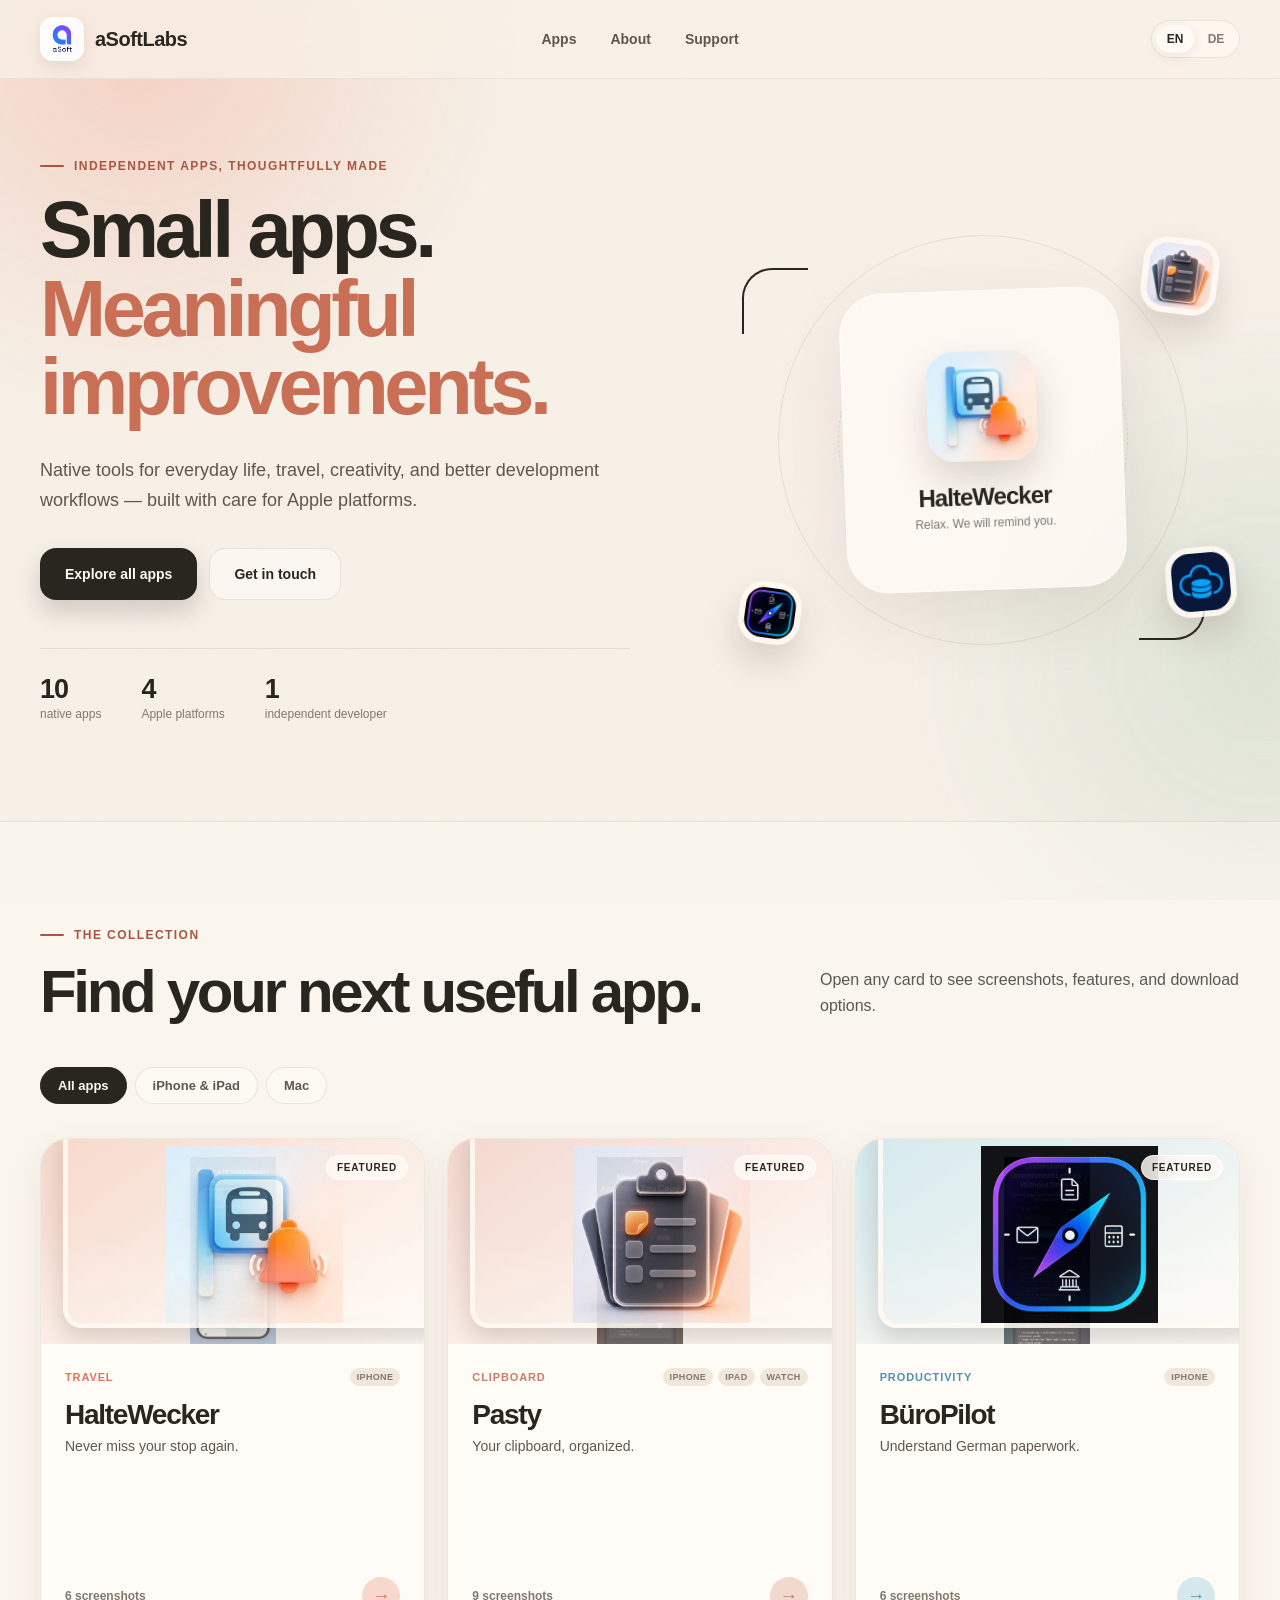
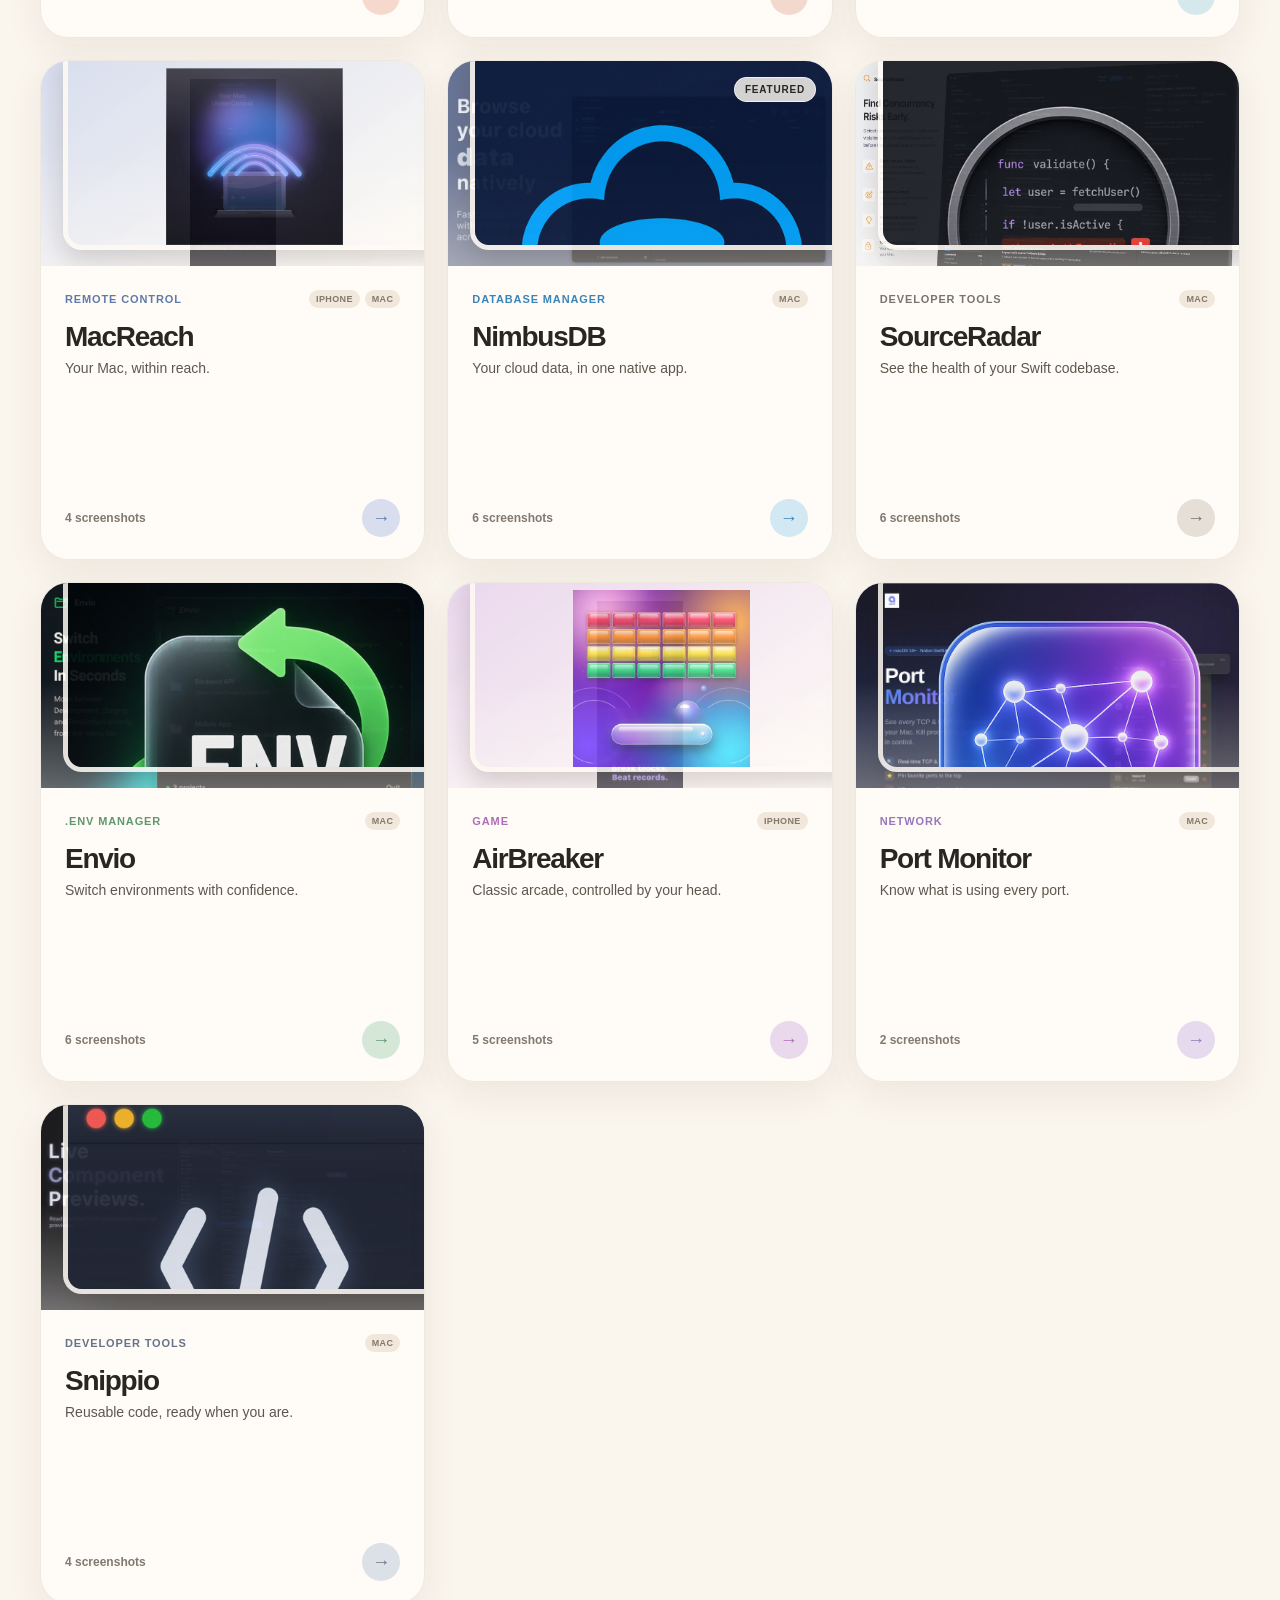
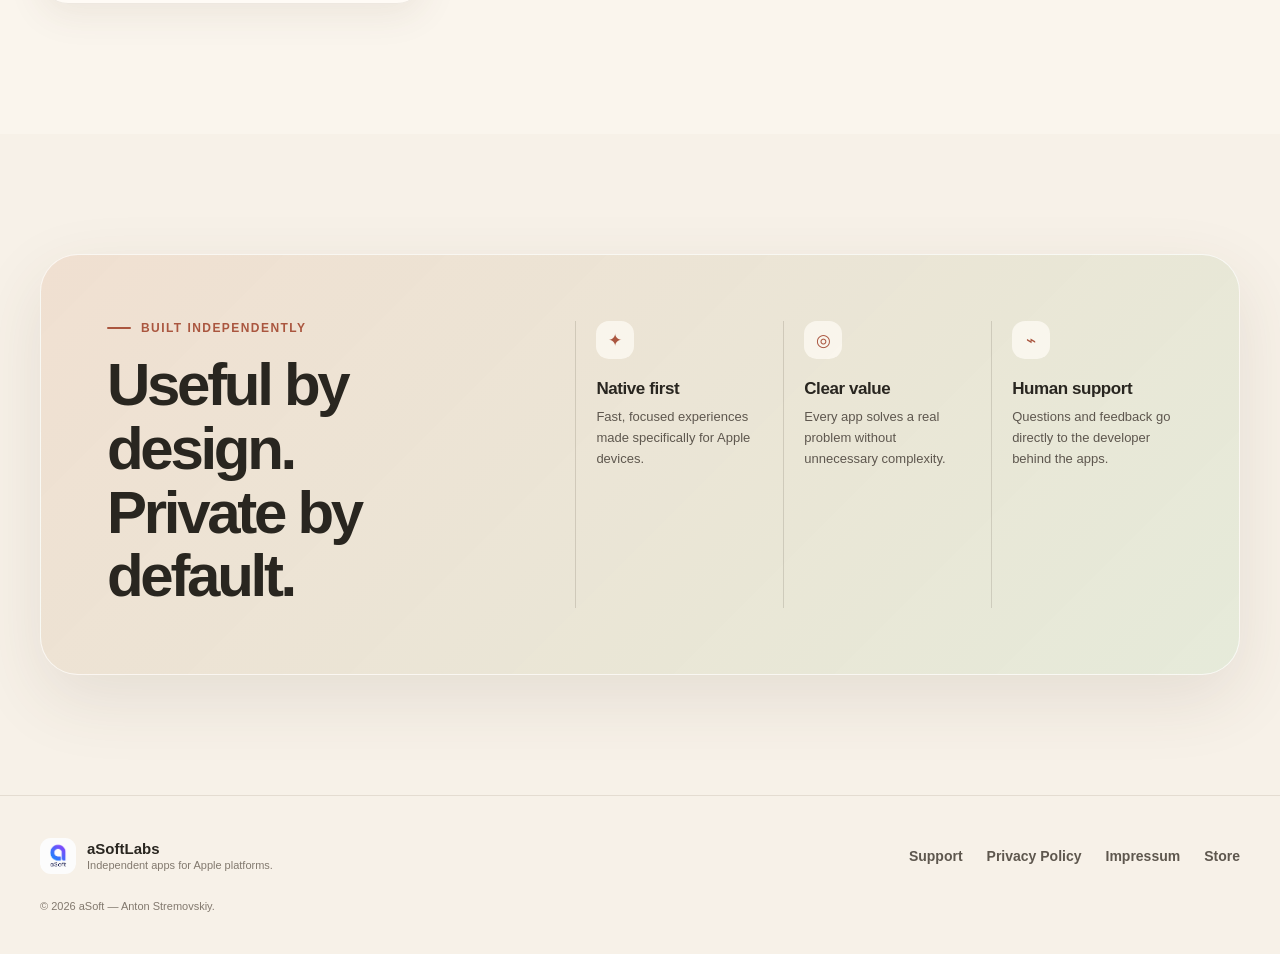
==== commit 2181aac6: "Update footer links to include Impressum" ====
--- a/index.html
+++ b/index.html
@@ -7,7 +7,7 @@
   <meta name="description" content="Native apps for iPhone, iPad, Apple Watch, and Mac — designed and built by aSoftLabs.">
   <title>aSoftLabs — Native apps for Apple platforms</title>
   <link rel="icon" href="assets/icons/asoft-logo.png">
-  <link rel="stylesheet" href="styles.css">
+  <link rel="stylesheet" href="styles.css?v=20260715-2">
   <script src="https://app.lemonsqueezy.com/js/lemon.js" defer></script>
   <script src="apps-data.js" defer></script>
   <script src="app.js" defer></script>
@@ -125,11 +125,12 @@
         <img src="assets/icons/asoft-logo.png" alt="" width="36" height="36">
         <div><strong>aSoftLabs</strong><span data-i18n="footerTagline">Independent apps for Apple platforms.</span></div>
       </div>
-      <div class="footer-links">
-        <a href="mailto:info@asoftlabs.app" data-i18n="navSupport">Support</a>
-        <a href="https://asoftlabs.app/privacy-policy.html" data-i18n="privacy">Privacy Policy</a>
-        <a href="https://asoft-dev.lemonsqueezy.com" target="_blank" rel="noopener" data-i18n="store">Store</a>
-      </div>
+        <div class="footer-links">
+          <a href="mailto:info@asoftlabs.app" data-i18n="navSupport">Support</a>
+          <a href="https://asoftlabs.app/privacy-policy.html" data-i18n="privacy">Privacy Policy</a>
+          <a href="https://asoftlabs.app/impressum.html">Impressum</a>
+          <a href="https://asoft-dev.lemonsqueezy.com" target="_blank" rel="noopener" data-i18n="store">Store</a>
+        </div>
       <p class="copyright">© <span id="copyrightYear"></span> aSoft — Anton Stremovskiy.</p>
     </div>
   </footer>
--- a/styles.css
+++ b/styles.css
@@ -860,10 +860,13 @@
 }
 
 .gallery-stage > img {
+  position: absolute;
+  inset: 0;
   width: 100%;
   height: 100%;
   padding: 20px;
   object-fit: contain;
+  object-position: center;
   transition: opacity 130ms ease;
 }
 
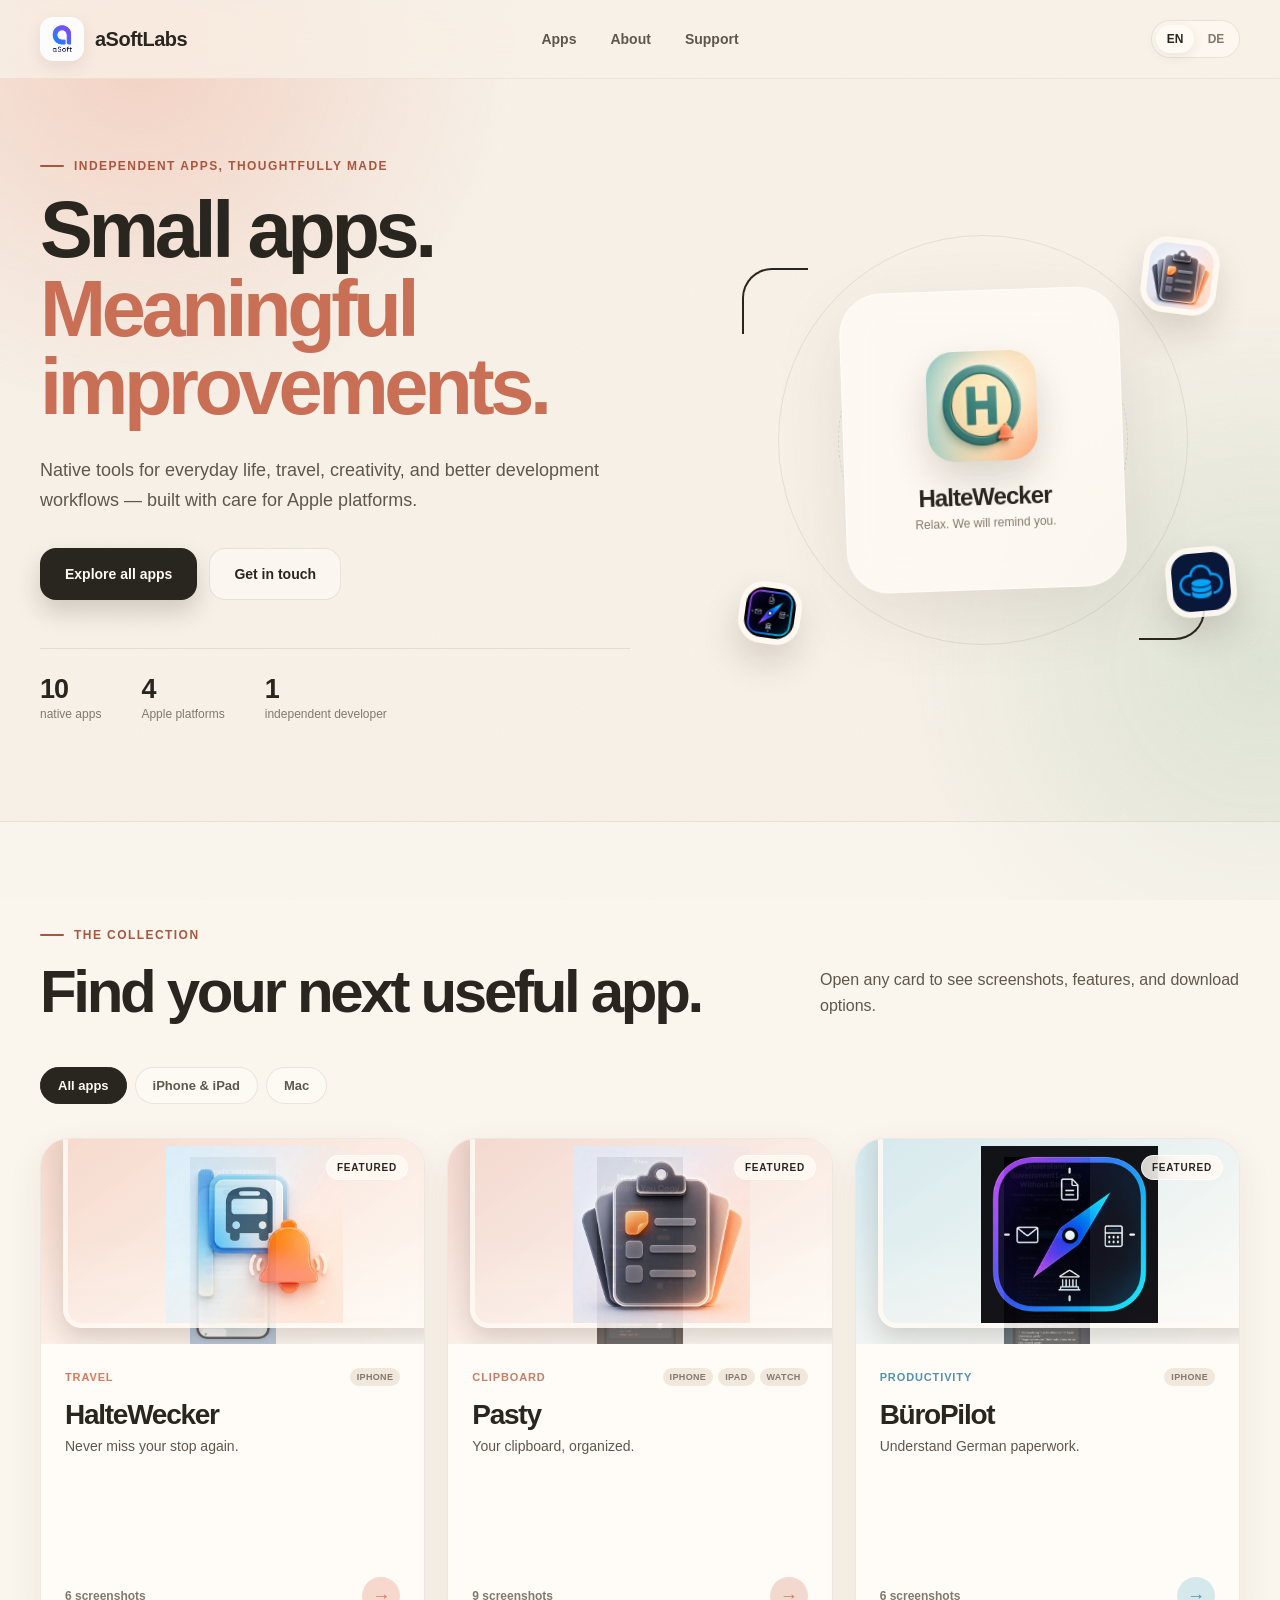
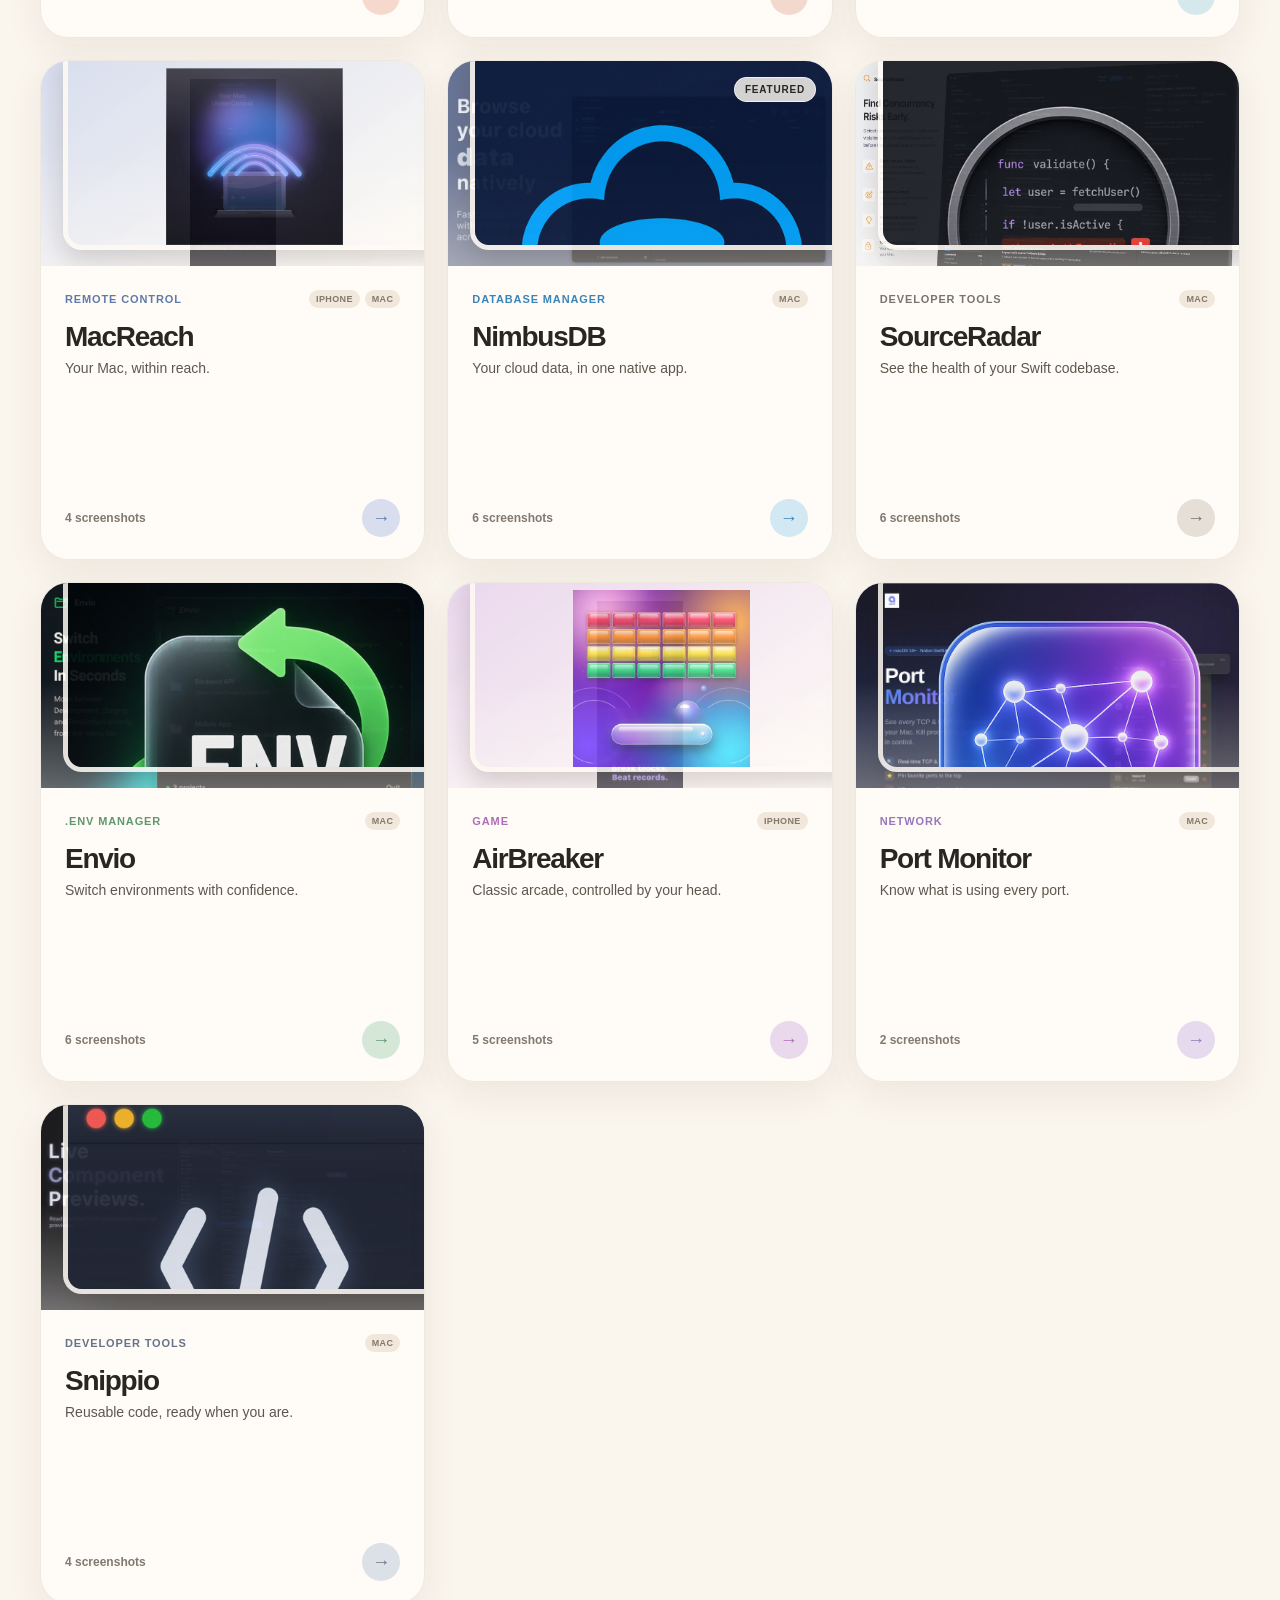
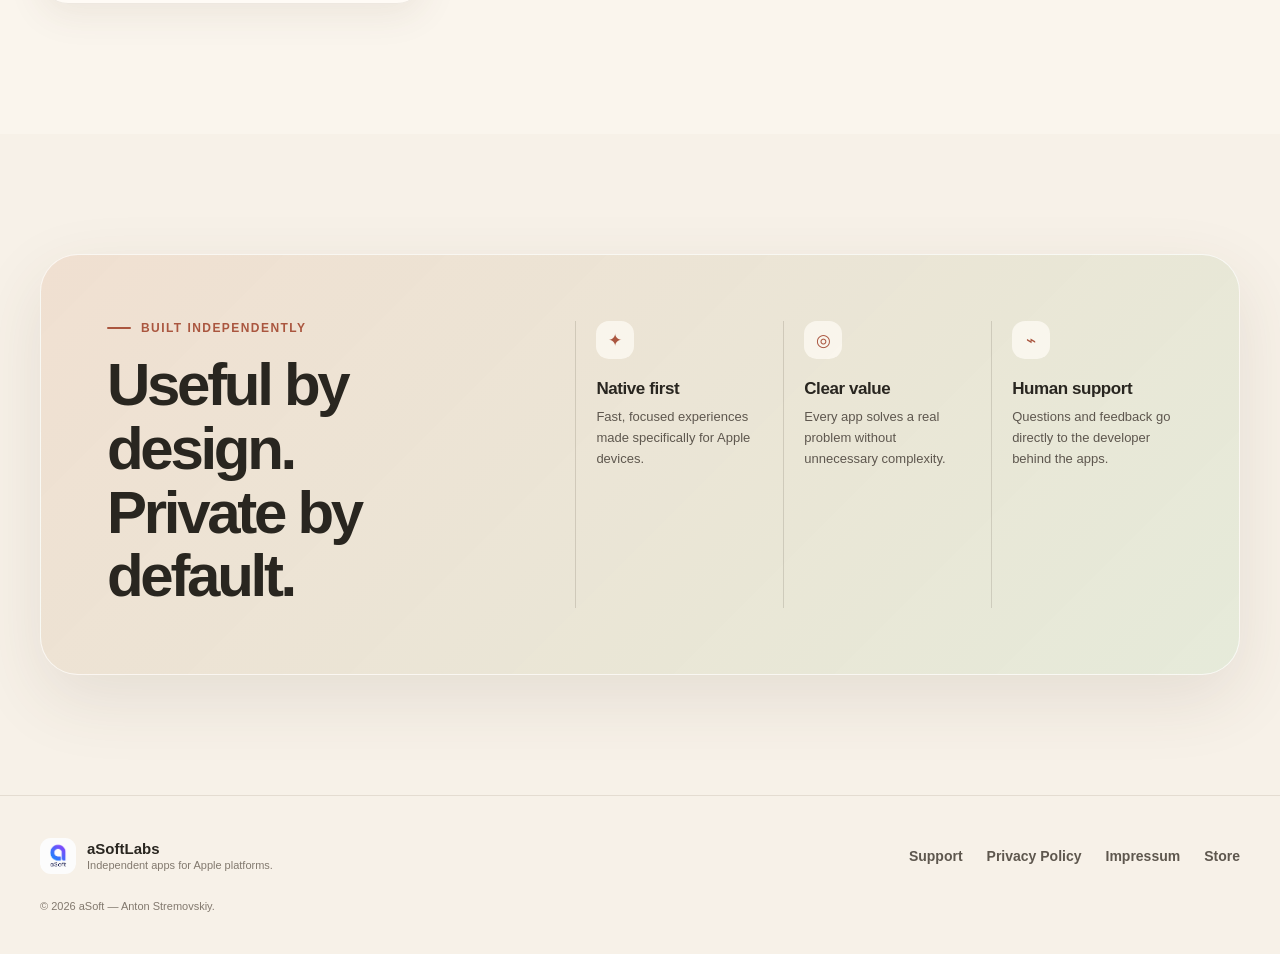
==== commit 03bdc2eb: "Replace haltewecker.jpg with haltewecker.png" ====
--- a/index.html
+++ b/index.html
@@ -59,7 +59,7 @@
 
       <div class="hero-visual" aria-hidden="true">
         <div class="hero-card hero-card-main">
-          <img src="assets/icons/haltewecker.jpg" alt="" width="110" height="110">
+          <img src="assets/icons/haltewecker.png" alt="" width="110" height="110">
           <span>HalteWecker</span>
           <small data-i18n="heroCardCaption">Relax. We will remind you.</small>
         </div>
